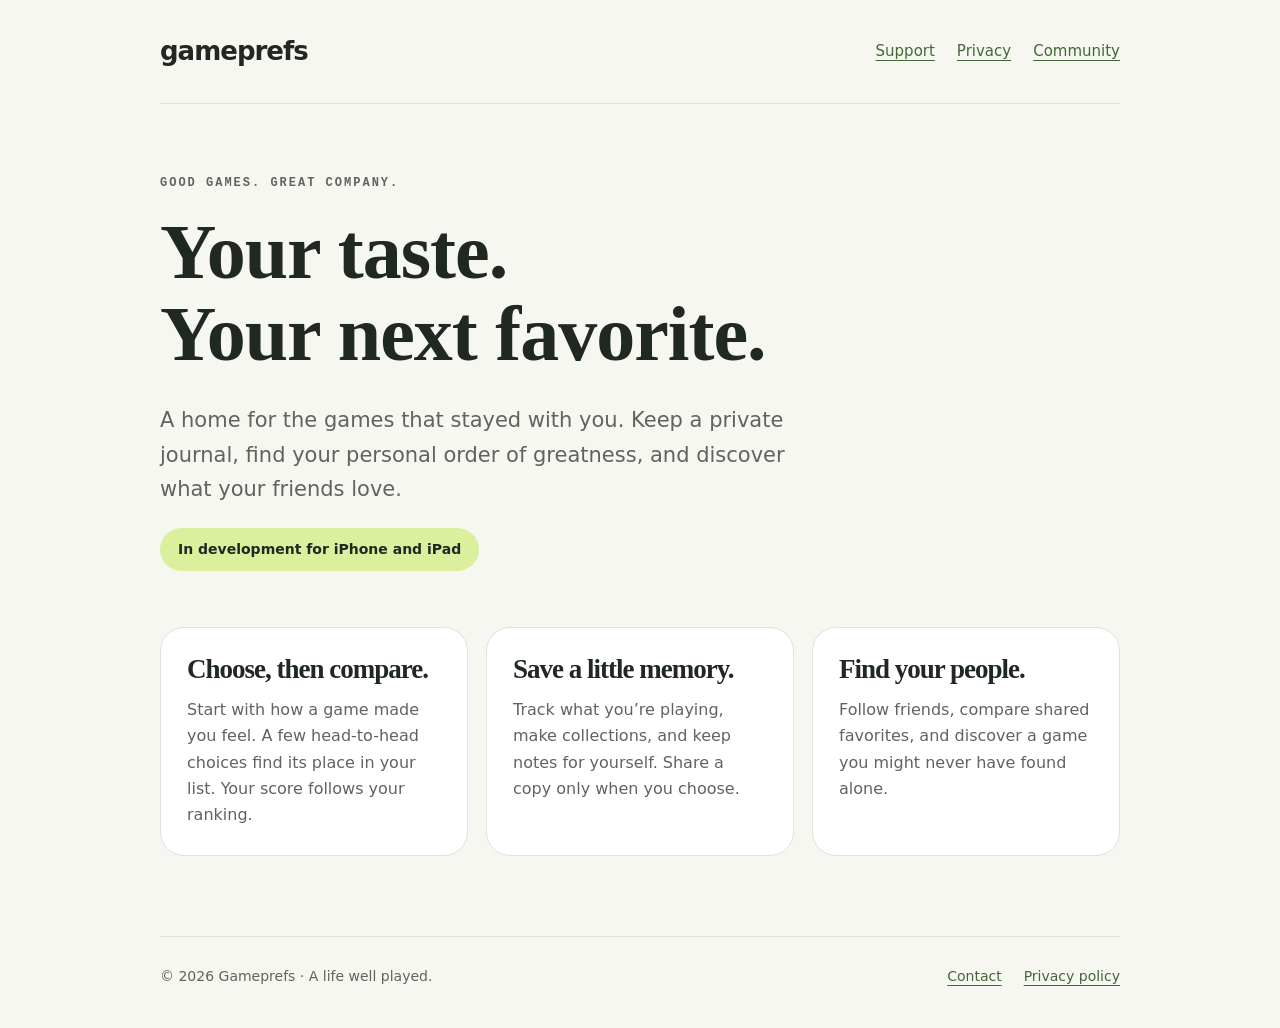
==== index.html @ dfc7f8ad "Publish approved Gameprefs information pages" ====
<!doctype html><html lang="en"><head><meta charset="utf-8"><meta name="viewport" content="width=device-width, initial-scale=1"><meta name="description" content="Gameprefs: a private game journal, personal rankings, and recommendations from friends."><title>Gameprefs — Your games, ranked by you</title><link rel="stylesheet" href="styles.css"></head><body><header><a class="brand" href="index.html">gameprefs</a><nav aria-label="Main"><a href="support.html">Support</a><a href="privacy.html">Privacy</a><a href="community.html">Community</a></nav></header><main><div class="eyebrow">Good games. Great company.</div><h1>Your taste.<br>Your next favorite.</h1><p class="lede">A home for the games that stayed with you. Keep a private journal, find your personal order of greatness, and discover what your friends love.</p><span class="pill">In development for iPhone and iPad</span><div class="grid"><section class="card"><h2>Choose, then compare.</h2><p>Start with how a game made you feel. A few head-to-head choices find its place in your list. Your score follows your ranking.</p></section><section class="card"><h2>Save a little memory.</h2><p>Track what you’re playing, make collections, and keep notes for yourself. Share a copy only when you choose.</p></section><section class="card"><h2>Find your people.</h2><p>Follow friends, compare shared favorites, and discover a game you might never have found alone.</p></section></div></main><footer><span>© 2026 Gameprefs · A life well played.</span><nav aria-label="Footer"><a href="support.html">Contact</a><a href="privacy.html">Privacy policy</a></nav></footer></body></html>
---- styles.css ----
:root{color-scheme:light dark;--paper:#f7f7f2;--ink:#202822;--muted:#5f645e;--card:#fff;--line:#dfe3da;--lime:#dbef9d;--accent:#456639}*{box-sizing:border-box}body{margin:0;background:var(--paper);color:var(--ink);font:17px/1.65 system-ui,-apple-system,BlinkMacSystemFont,sans-serif}a{color:var(--accent);text-underline-offset:4px}a:focus-visible,button:focus-visible{outline:3px solid var(--accent);outline-offset:5px}header,main,footer{width:min(960px,100% - 48px);margin:auto}header{display:flex;align-items:center;justify-content:space-between;gap:24px;padding:30px 0;border-bottom:1px solid var(--line)}.brand{font-size:26px;font-weight:750;letter-spacing:-1px;text-decoration:none;color:var(--ink)}nav{display:flex;flex-wrap:wrap;gap:22px;font-size:15px}main{padding:70px 0 80px}h1,h2{line-height:1.12;letter-spacing:-1px}h1{font:650 clamp(44px,7vw,78px)/1.05 Georgia,serif;max-width:750px;margin:18px 0 28px}h2{font-size:26px;margin:40px 0 14px}.eyebrow{font:600 12px/1.6 ui-monospace,monospace;text-transform:uppercase;letter-spacing:2px;color:var(--muted)}.lede{font-size:21px;color:var(--muted);max-width:640px}.pill{display:inline-block;background:var(--lime);color:#202822;border-radius:99px;padding:10px 18px;font-size:14px;font-weight:650}.grid{display:grid;grid-template-columns:repeat(3,1fr);gap:18px;margin-top:56px}.card{background:var(--card);border:1px solid var(--line);border-radius:24px;padding:26px}.card h2{font:600 27px Georgia,serif;margin:0 0 12px}.card p{font-size:16px;color:var(--muted);margin:0}.prose{max-width:720px}.prose h1{font-size:clamp(42px,6vw,62px)}.prose p,.prose li{color:var(--muted)}.prose strong{color:var(--ink)}.contact{margin-top:36px;padding:26px;border-radius:22px;background:var(--lime);color:#202822}.contact p,.contact a{color:#202822}.contact h2{margin:0 0 10px}.note{border-left:3px solid var(--accent);padding-left:18px}footer{display:flex;justify-content:space-between;flex-wrap:wrap;gap:20px;border-top:1px solid var(--line);padding:28px 0 40px;font-size:14px;color:var(--muted)}footer nav{font-size:14px}@media(max-width:650px){header{align-items:flex-start;flex-direction:column;gap:16px}main{padding-top:44px}.grid{grid-template-columns:1fr}nav{gap:16px}}@media(prefers-color-scheme:dark){:root{--paper:#101711;--ink:#f1f2ea;--muted:#b5b9b3;--card:#1c261e;--line:#344336;--accent:#c4e099}}
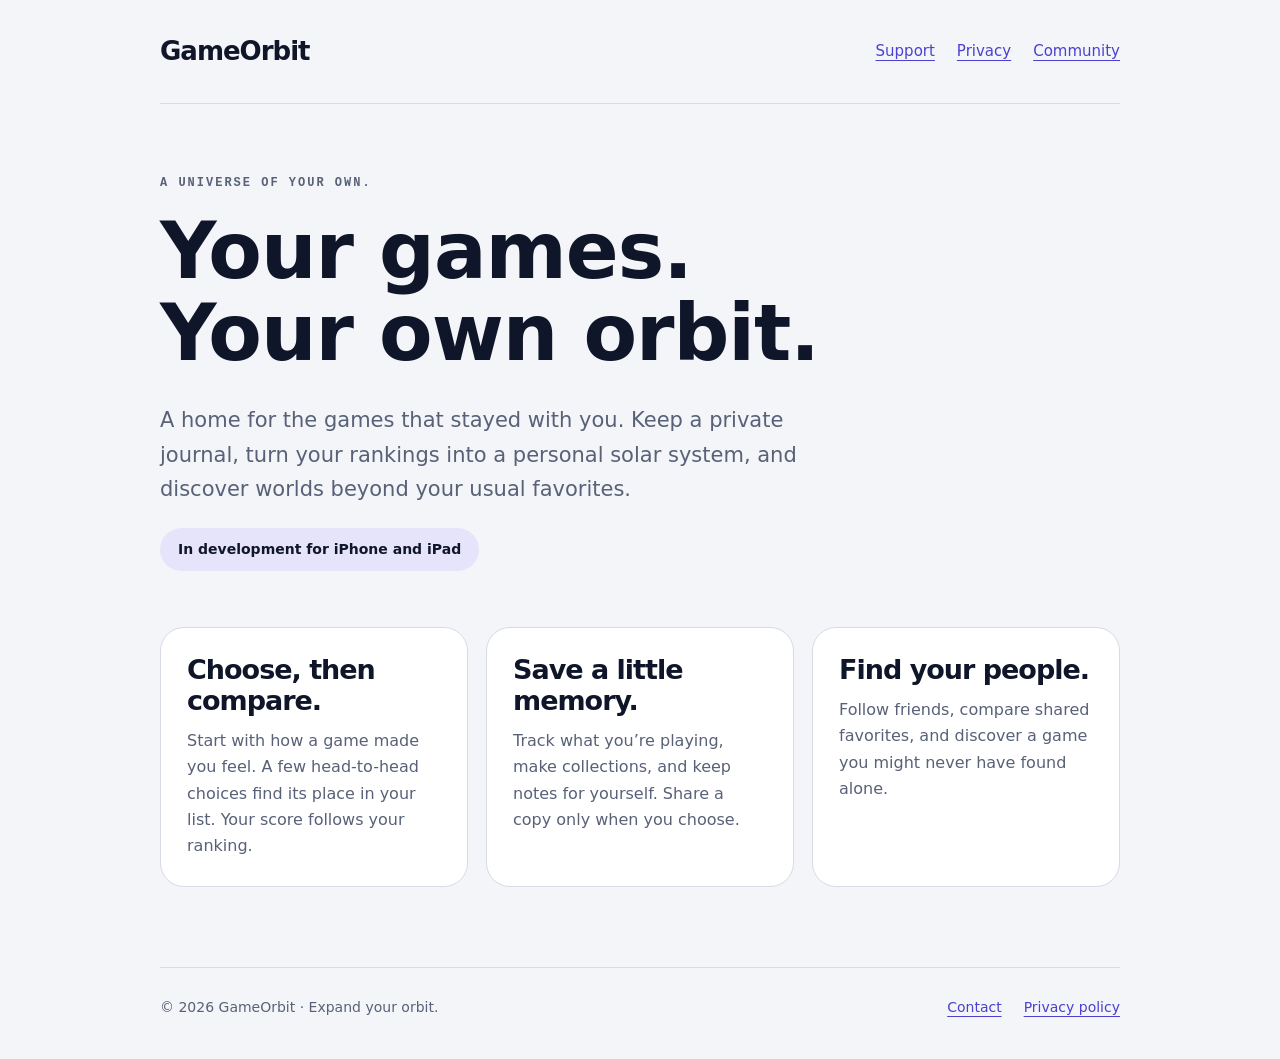
==== commit e9f70d90: "Publish GameOrbit branding" ====
--- a/index.html
+++ b/index.html
@@ -1 +1 @@
-<!doctype html><html lang="en"><head><meta charset="utf-8"><meta name="viewport" content="width=device-width, initial-scale=1"><meta name="description" content="Gameprefs: a private game journal, personal rankings, and recommendations from friends."><title>Gameprefs — Your games, ranked by you</title><link rel="stylesheet" href="styles.css"></head><body><header><a class="brand" href="index.html">gameprefs</a><nav aria-label="Main"><a href="support.html">Support</a><a href="privacy.html">Privacy</a><a href="community.html">Community</a></nav></header><main><div class="eyebrow">Good games. Great company.</div><h1>Your taste.<br>Your next favorite.</h1><p class="lede">A home for the games that stayed with you. Keep a private journal, find your personal order of greatness, and discover what your friends love.</p><span class="pill">In development for iPhone and iPad</span><div class="grid"><section class="card"><h2>Choose, then compare.</h2><p>Start with how a game made you feel. A few head-to-head choices find its place in your list. Your score follows your ranking.</p></section><section class="card"><h2>Save a little memory.</h2><p>Track what you’re playing, make collections, and keep notes for yourself. Share a copy only when you choose.</p></section><section class="card"><h2>Find your people.</h2><p>Follow friends, compare shared favorites, and discover a game you might never have found alone.</p></section></div></main><footer><span>© 2026 Gameprefs · A life well played.</span><nav aria-label="Footer"><a href="support.html">Contact</a><a href="privacy.html">Privacy policy</a></nav></footer></body></html>
+<!doctype html><html lang="en"><head><meta charset="utf-8"><meta name="viewport" content="width=device-width, initial-scale=1"><meta name="description" content="GameOrbit: a private game journal, personal rankings, and recommendations from friends."><title>GameOrbit — Your games, ranked by you</title><link rel="stylesheet" href="styles.css"></head><body><header><a class="brand" href="index.html">GameOrbit</a><nav aria-label="Main"><a href="support.html">Support</a><a href="privacy.html">Privacy</a><a href="community.html">Community</a></nav></header><main><div class="eyebrow">A universe of your own.</div><h1>Your games.<br>Your own orbit.</h1><p class="lede">A home for the games that stayed with you. Keep a private journal, turn your rankings into a personal solar system, and discover worlds beyond your usual favorites.</p><span class="pill">In development for iPhone and iPad</span><div class="grid"><section class="card"><h2>Choose, then compare.</h2><p>Start with how a game made you feel. A few head-to-head choices find its place in your list. Your score follows your ranking.</p></section><section class="card"><h2>Save a little memory.</h2><p>Track what you’re playing, make collections, and keep notes for yourself. Share a copy only when you choose.</p></section><section class="card"><h2>Find your people.</h2><p>Follow friends, compare shared favorites, and discover a game you might never have found alone.</p></section></div></main><footer><span>© 2026 GameOrbit · Expand your orbit.</span><nav aria-label="Footer"><a href="support.html">Contact</a><a href="privacy.html">Privacy policy</a></nav></footer></body></html>
--- a/styles.css
+++ b/styles.css
@@ -1 +1 @@
-:root{color-scheme:light dark;--paper:#f7f7f2;--ink:#202822;--muted:#5f645e;--card:#fff;--line:#dfe3da;--lime:#dbef9d;--accent:#456639}*{box-sizing:border-box}body{margin:0;background:var(--paper);color:var(--ink);font:17px/1.65 system-ui,-apple-system,BlinkMacSystemFont,sans-serif}a{color:var(--accent);text-underline-offset:4px}a:focus-visible,button:focus-visible{outline:3px solid var(--accent);outline-offset:5px}header,main,footer{width:min(960px,100% - 48px);margin:auto}header{display:flex;align-items:center;justify-content:space-between;gap:24px;padding:30px 0;border-bottom:1px solid var(--line)}.brand{font-size:26px;font-weight:750;letter-spacing:-1px;text-decoration:none;color:var(--ink)}nav{display:flex;flex-wrap:wrap;gap:22px;font-size:15px}main{padding:70px 0 80px}h1,h2{line-height:1.12;letter-spacing:-1px}h1{font:650 clamp(44px,7vw,78px)/1.05 Georgia,serif;max-width:750px;margin:18px 0 28px}h2{font-size:26px;margin:40px 0 14px}.eyebrow{font:600 12px/1.6 ui-monospace,monospace;text-transform:uppercase;letter-spacing:2px;color:var(--muted)}.lede{font-size:21px;color:var(--muted);max-width:640px}.pill{display:inline-block;background:var(--lime);color:#202822;border-radius:99px;padding:10px 18px;font-size:14px;font-weight:650}.grid{display:grid;grid-template-columns:repeat(3,1fr);gap:18px;margin-top:56px}.card{background:var(--card);border:1px solid var(--line);border-radius:24px;padding:26px}.card h2{font:600 27px Georgia,serif;margin:0 0 12px}.card p{font-size:16px;color:var(--muted);margin:0}.prose{max-width:720px}.prose h1{font-size:clamp(42px,6vw,62px)}.prose p,.prose li{color:var(--muted)}.prose strong{color:var(--ink)}.contact{margin-top:36px;padding:26px;border-radius:22px;background:var(--lime);color:#202822}.contact p,.contact a{color:#202822}.contact h2{margin:0 0 10px}.note{border-left:3px solid var(--accent);padding-left:18px}footer{display:flex;justify-content:space-between;flex-wrap:wrap;gap:20px;border-top:1px solid var(--line);padding:28px 0 40px;font-size:14px;color:var(--muted)}footer nav{font-size:14px}@media(max-width:650px){header{align-items:flex-start;flex-direction:column;gap:16px}main{padding-top:44px}.grid{grid-template-columns:1fr}nav{gap:16px}}@media(prefers-color-scheme:dark){:root{--paper:#101711;--ink:#f1f2ea;--muted:#b5b9b3;--card:#1c261e;--line:#344336;--accent:#c4e099}}
+:root{color-scheme:light dark;--paper:#f4f5f8;--ink:#10162a;--muted:#586178;--card:#fff;--line:#d6dbe6;--lime:#e6e4fb;--accent:#4b40d0}*{box-sizing:border-box}body{margin:0;background:var(--paper);color:var(--ink);font:17px/1.65 system-ui,-apple-system,BlinkMacSystemFont,sans-serif}a{color:var(--accent);text-underline-offset:4px}a:focus-visible,button:focus-visible{outline:3px solid var(--accent);outline-offset:5px}header,main,footer{width:min(960px,100% - 48px);margin:auto}header{display:flex;align-items:center;justify-content:space-between;gap:24px;padding:30px 0;border-bottom:1px solid var(--line)}.brand{font-size:26px;font-weight:750;letter-spacing:-1px;text-decoration:none;color:var(--ink)}nav{display:flex;flex-wrap:wrap;gap:22px;font-size:15px}main{padding:70px 0 80px}h1,h2{line-height:1.12;letter-spacing:-1px}h1{font:650 clamp(44px,7vw,78px)/1.05 system-ui,-apple-system,sans-serif;max-width:750px;margin:18px 0 28px}h2{font-size:26px;margin:40px 0 14px}.eyebrow{font:600 12px/1.6 ui-monospace,monospace;text-transform:uppercase;letter-spacing:2px;color:var(--muted)}.lede{font-size:21px;color:var(--muted);max-width:640px}.pill{display:inline-block;background:var(--lime);color:#10162a;border-radius:99px;padding:10px 18px;font-size:14px;font-weight:650}.grid{display:grid;grid-template-columns:repeat(3,1fr);gap:18px;margin-top:56px}.card{background:var(--card);border:1px solid var(--line);border-radius:24px;padding:26px}.card h2{font:600 27px system-ui,-apple-system,sans-serif;margin:0 0 12px}.card p{font-size:16px;color:var(--muted);margin:0}.prose{max-width:720px}.prose h1{font-size:clamp(42px,6vw,62px)}.prose p,.prose li{color:var(--muted)}.prose strong{color:var(--ink)}.contact{margin-top:36px;padding:26px;border-radius:22px;background:var(--lime);color:#10162a}.contact p,.contact a{color:#10162a}.contact h2{margin:0 0 10px}.note{border-left:3px solid var(--accent);padding-left:18px}footer{display:flex;justify-content:space-between;flex-wrap:wrap;gap:20px;border-top:1px solid var(--line);padding:28px 0 40px;font-size:14px;color:var(--muted)}footer nav{font-size:14px}@media(max-width:650px){header{align-items:flex-start;flex-direction:column;gap:16px}main{padding-top:44px}.grid{grid-template-columns:1fr}nav{gap:16px}}@media(prefers-color-scheme:dark){:root{--paper:#0a0f1e;--ink:#eef1f8;--muted:#a2aac0;--card:#141a2d;--line:#2a3350;--accent:#a39cff}}
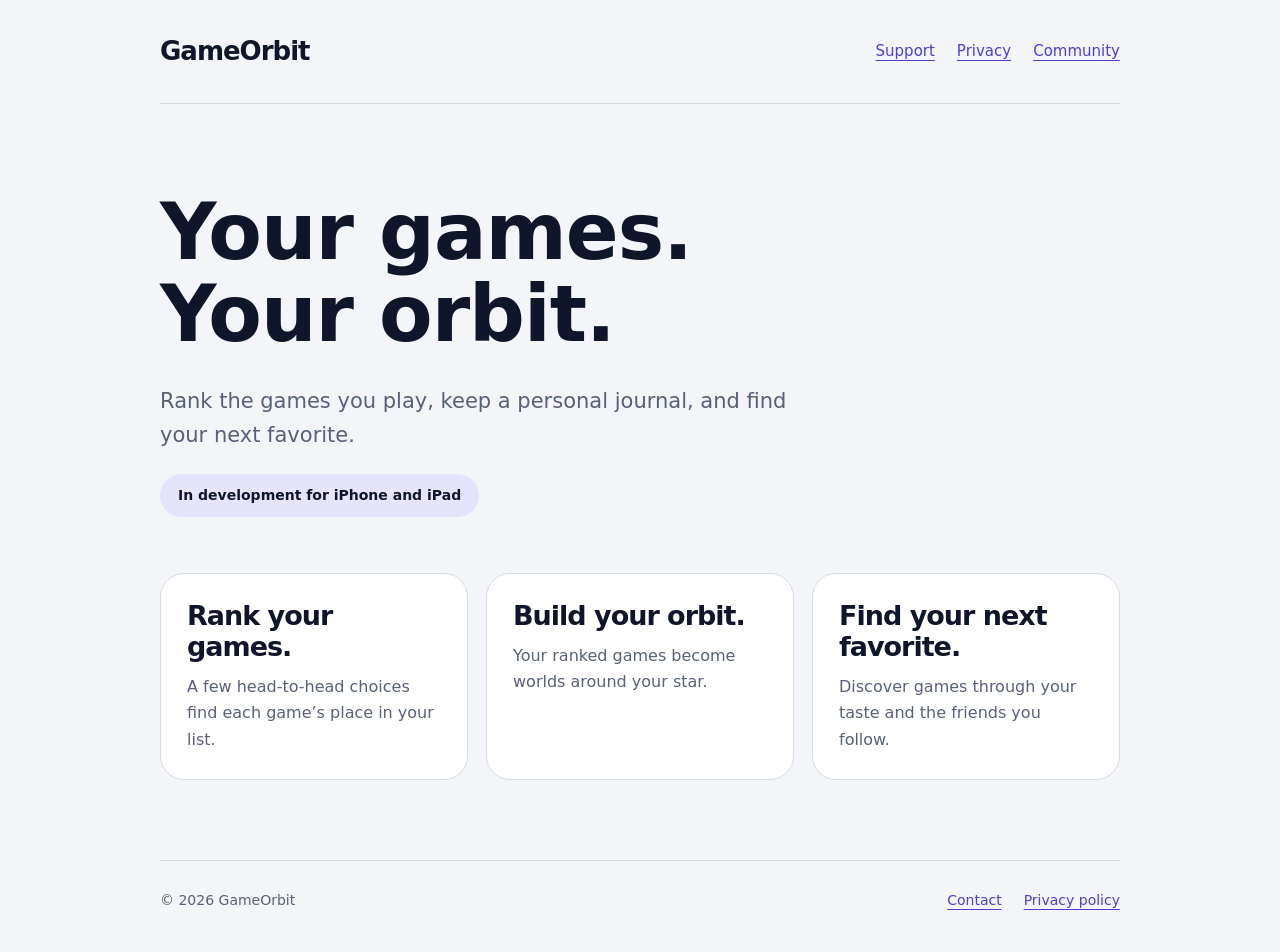
==== commit 1806b39c: "Align GameOrbit messaging and current privacy disclosures" ====
--- a/index.html
+++ b/index.html
@@ -1 +1,30 @@
-<!doctype html><html lang="en"><head><meta charset="utf-8"><meta name="viewport" content="width=device-width, initial-scale=1"><meta name="description" content="GameOrbit: a private game journal, personal rankings, and recommendations from friends."><title>GameOrbit — Your games, ranked by you</title><link rel="stylesheet" href="styles.css"></head><body><header><a class="brand" href="index.html">GameOrbit</a><nav aria-label="Main"><a href="support.html">Support</a><a href="privacy.html">Privacy</a><a href="community.html">Community</a></nav></header><main><div class="eyebrow">A universe of your own.</div><h1>Your games.<br>Your own orbit.</h1><p class="lede">A home for the games that stayed with you. Keep a private journal, turn your rankings into a personal solar system, and discover worlds beyond your usual favorites.</p><span class="pill">In development for iPhone and iPad</span><div class="grid"><section class="card"><h2>Choose, then compare.</h2><p>Start with how a game made you feel. A few head-to-head choices find its place in your list. Your score follows your ranking.</p></section><section class="card"><h2>Save a little memory.</h2><p>Track what you’re playing, make collections, and keep notes for yourself. Share a copy only when you choose.</p></section><section class="card"><h2>Find your people.</h2><p>Follow friends, compare shared favorites, and discover a game you might never have found alone.</p></section></div></main><footer><span>© 2026 GameOrbit · Expand your orbit.</span><nav aria-label="Footer"><a href="support.html">Contact</a><a href="privacy.html">Privacy policy</a></nav></footer></body></html>
+<!doctype html>
+<html lang="en">
+<head>
+<meta charset="utf-8">
+<meta name="viewport" content="width=device-width, initial-scale=1">
+<meta name="description" content="Rank the games you play, keep a personal journal, and find your next favorite.">
+<title>GameOrbit — Your games. Your orbit.</title>
+<link rel="canonical" href="https://kcarter787.github.io/GameOrbit-site/">
+<meta property="og:type" content="website">
+<meta property="og:title" content="GameOrbit — Your games. Your orbit.">
+<meta property="og:description" content="Rank the games you play, keep a personal journal, and find your next favorite.">
+<meta property="og:url" content="https://kcarter787.github.io/GameOrbit-site/">
+<meta name="twitter:card" content="summary">
+<link rel="stylesheet" href="styles.css">
+</head>
+<body>
+<header><a class="brand" href="index.html">GameOrbit</a><nav aria-label="Main"><a href="support.html">Support</a><a href="privacy.html">Privacy</a><a href="community.html">Community</a></nav></header>
+<main>
+<h1>Your games.<br>Your orbit.</h1>
+<p class="lede">Rank the games you play, keep a personal journal, and find your next favorite.</p>
+<span class="pill">In development for iPhone and iPad</span>
+<div class="grid">
+<section class="card"><h2>Rank your games.</h2><p>A few head-to-head choices find each game’s place in your list.</p></section>
+<section class="card"><h2>Build your orbit.</h2><p>Your ranked games become worlds around your star.</p></section>
+<section class="card"><h2>Find your next favorite.</h2><p>Discover games through your taste and the friends you follow.</p></section>
+</div>
+</main>
+<footer><span>© 2026 GameOrbit</span><nav aria-label="Footer"><a href="support.html">Contact</a><a href="privacy.html">Privacy policy</a></nav></footer>
+</body>
+</html>
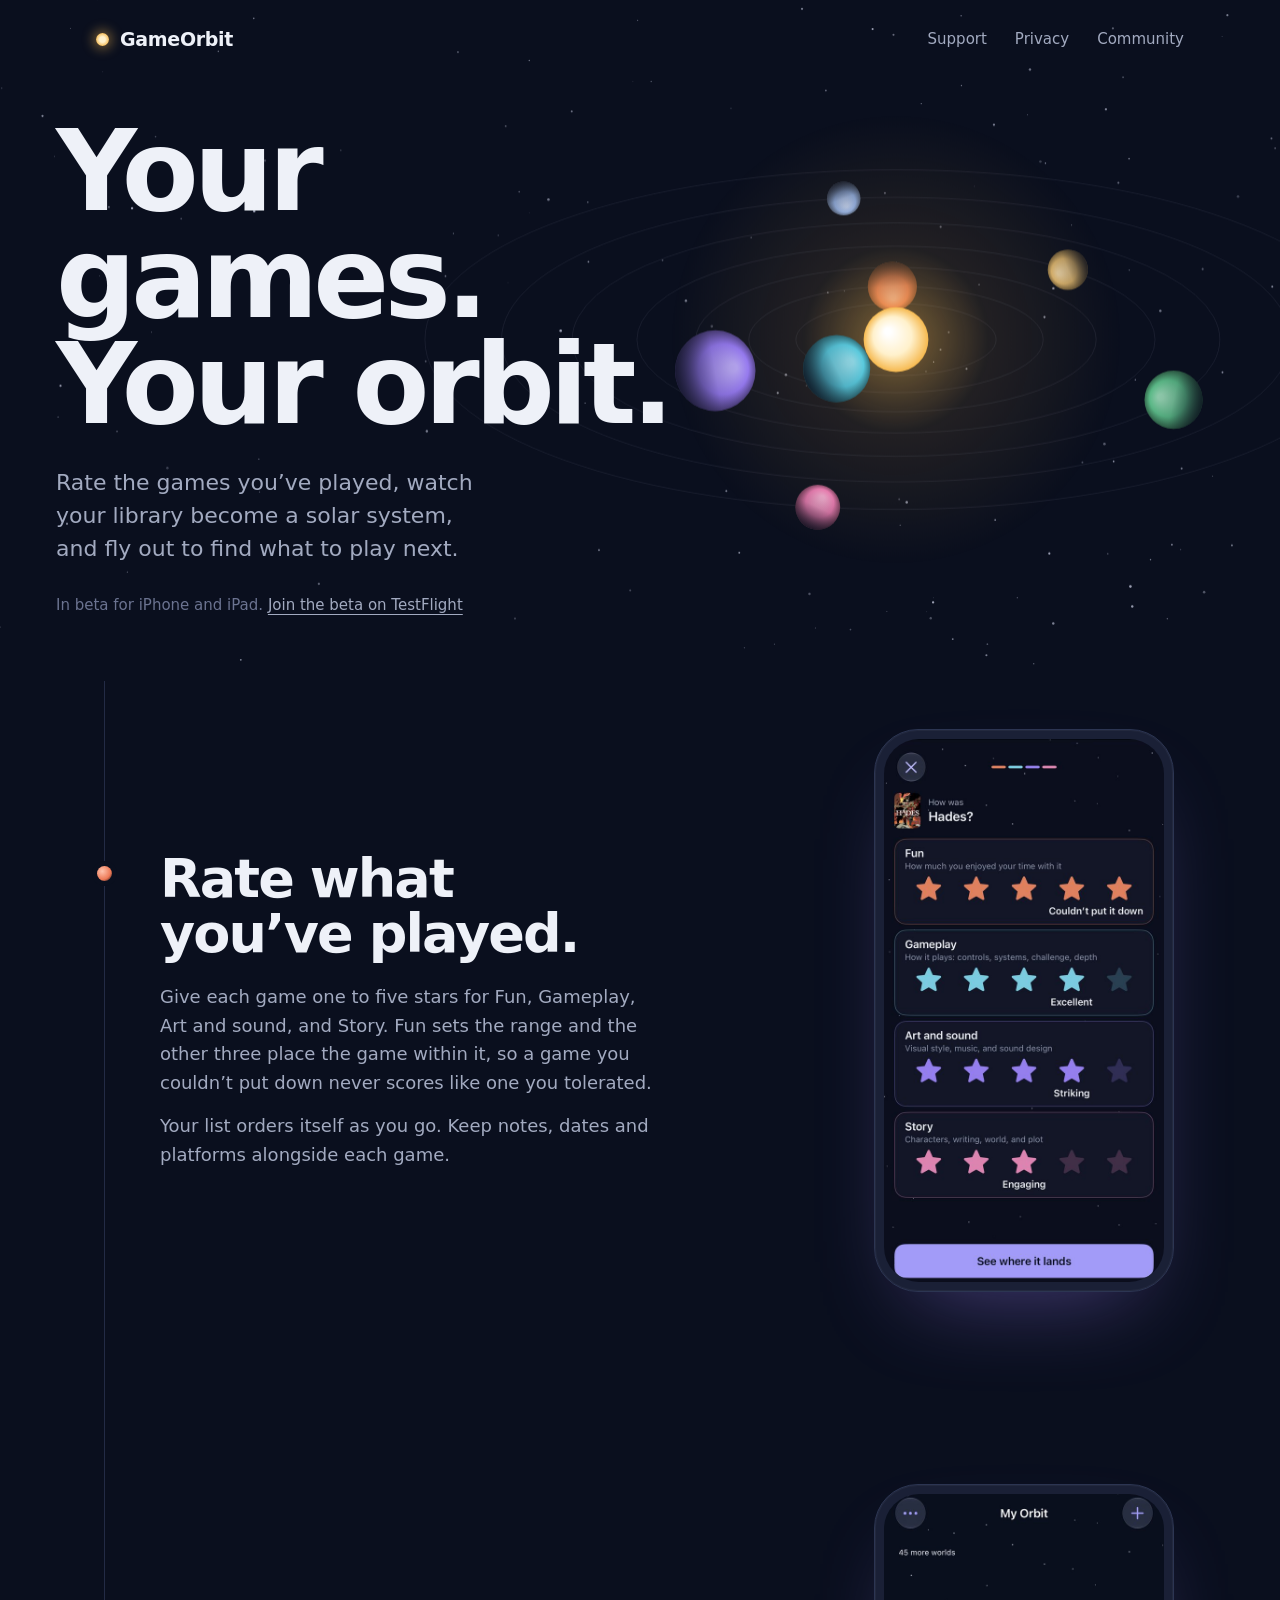
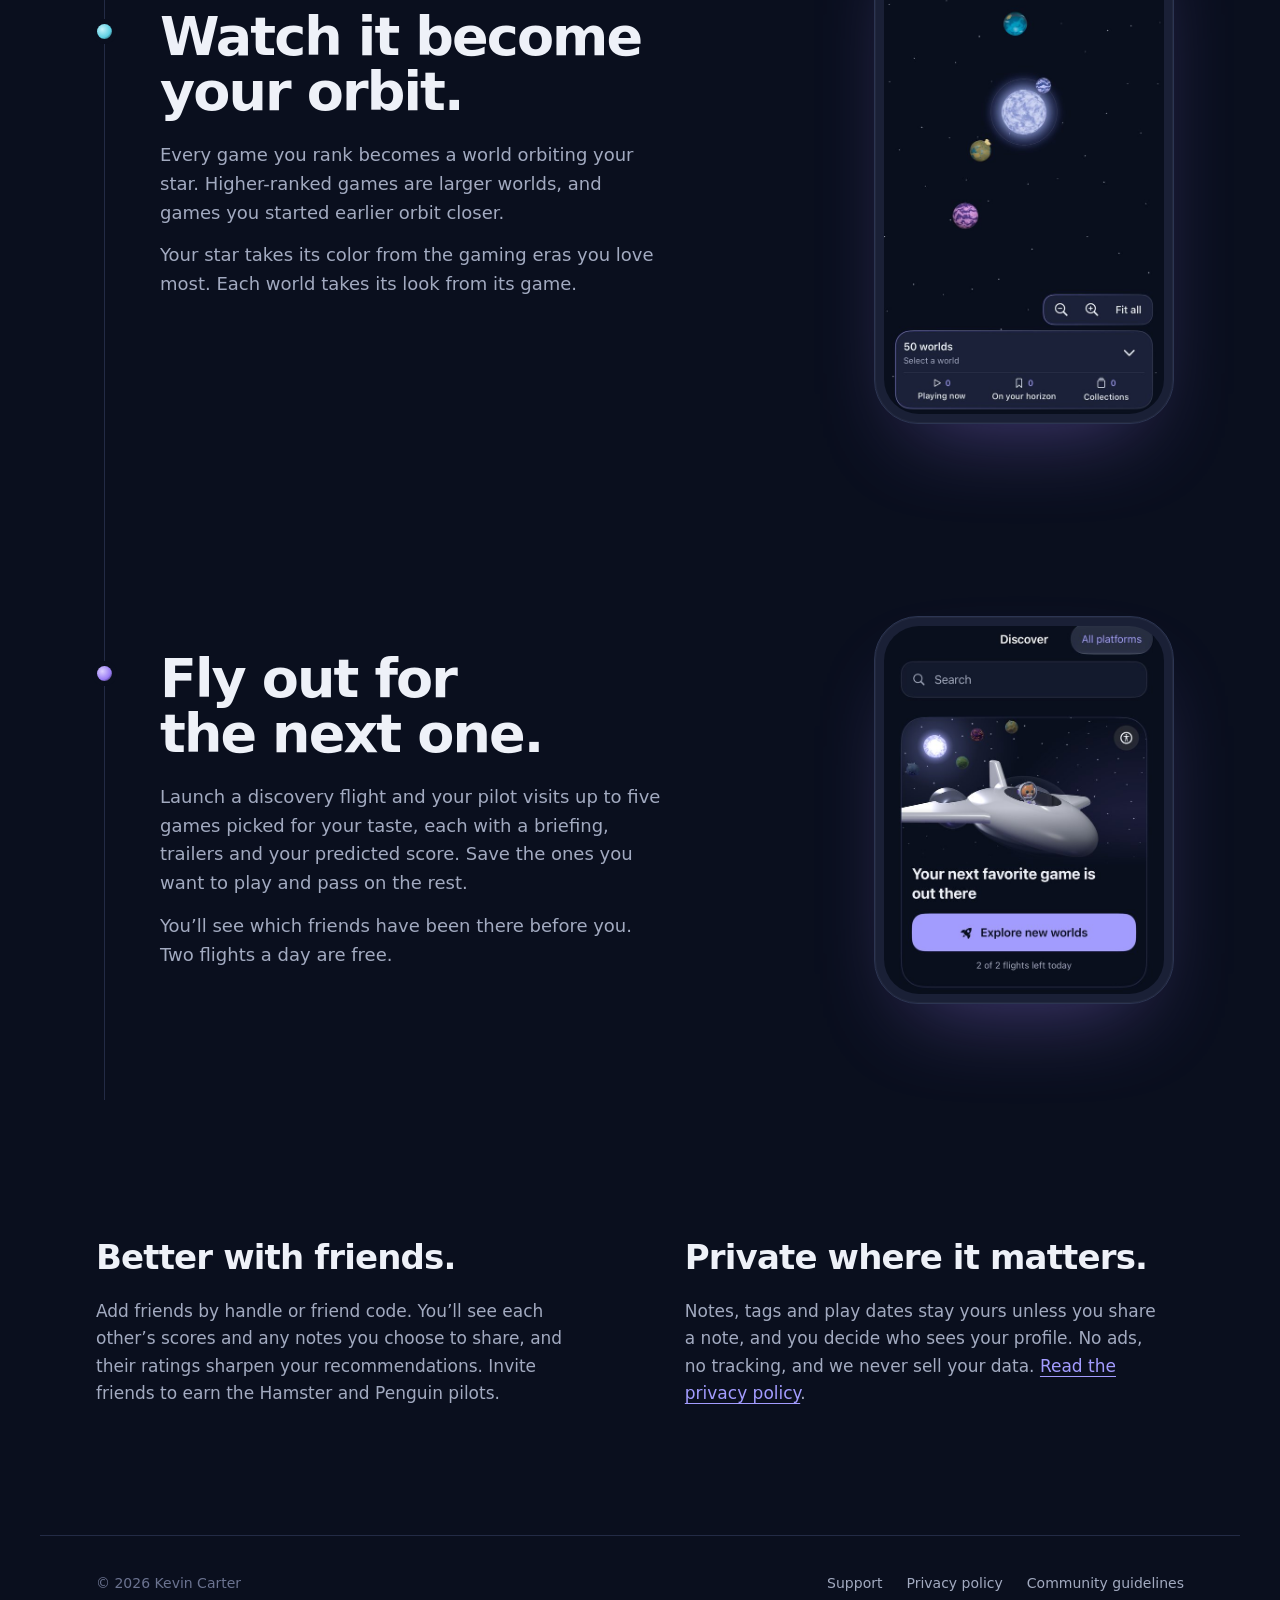
==== commit 7d5d0ace: "Rewrite GameOrbit site copy and design, and link the TestFlight beta New home page with an orbit her" ====
--- a/index.html
+++ b/index.html
@@ -3,28 +3,72 @@
 <head>
 <meta charset="utf-8">
 <meta name="viewport" content="width=device-width, initial-scale=1">
-<meta name="description" content="Rank the games you play, keep a personal journal, and find your next favorite.">
+<meta name="color-scheme" content="dark">
+<meta name="theme-color" content="#0a0f1e">
+<meta name="description" content="Rate the games you’ve played, watch your library become a solar system, and fly out to find what to play next.">
 <title>GameOrbit — Your games. Your orbit.</title>
 <link rel="canonical" href="https://kcarter787.github.io/GameOrbit-site/">
 <meta property="og:type" content="website">
 <meta property="og:title" content="GameOrbit — Your games. Your orbit.">
-<meta property="og:description" content="Rank the games you play, keep a personal journal, and find your next favorite.">
+<meta property="og:description" content="Rate the games you’ve played, watch your library become a solar system, and fly out to find what to play next.">
 <meta property="og:url" content="https://kcarter787.github.io/GameOrbit-site/">
 <meta name="twitter:card" content="summary">
 <link rel="stylesheet" href="styles.css">
+<script src="orbit.js" defer></script>
 </head>
 <body>
-<header><a class="brand" href="index.html">GameOrbit</a><nav aria-label="Main"><a href="support.html">Support</a><a href="privacy.html">Privacy</a><a href="community.html">Community</a></nav></header>
-<main>
-<h1>Your games.<br>Your orbit.</h1>
-<p class="lede">Rank the games you play, keep a personal journal, and find your next favorite.</p>
-<span class="pill">In development for iPhone and iPad</span>
-<div class="grid">
-<section class="card"><h2>Rank your games.</h2><p>A few head-to-head choices find each game’s place in your list.</p></section>
-<section class="card"><h2>Build your orbit.</h2><p>Your ranked games become worlds around your star.</p></section>
-<section class="card"><h2>Find your next favorite.</h2><p>Discover games through your taste and the friends you follow.</p></section>
+<a class="skip" href="#main">Skip to content</a>
+<header class="bar"><a class="brand" href="index.html">GameOrbit</a><nav aria-label="Main"><a href="support.html">Support</a><a href="privacy.html">Privacy</a><a href="community.html">Community</a></nav></header>
+<main id="main">
+<section class="hero" aria-labelledby="title">
+<canvas id="orbit" aria-hidden="true"></canvas>
+<div class="hero-copy">
+<h1 id="title">Your games. Your orbit.</h1>
+<p class="lede">Rate the games you’ve played, watch your library become a solar system, and fly out to find what to play next.</p>
+<p class="availability">In beta for iPhone and iPad. <a href="https://testflight.apple.com/join/PbN9ErAu">Join the beta on TestFlight</a></p>
+</div>
+</section>
+
+<div class="loop">
+<section class="step rate" aria-labelledby="rate">
+<div>
+<h2 id="rate">Rate what you’ve played.</h2>
+<p>Give each game one to five stars for Fun, Gameplay, Art and sound, and Story. Fun sets the range and the other three place the game within it, so a game you couldn’t put down never scores like one you tolerated.</p>
+<p>Your list orders itself as you go. Keep notes, dates and platforms alongside each game.</p>
+</div>
+<figure class="device"><img src="images/rate.jpg" width="600" height="1164" alt="Rating Hades: five stars for Fun, four for Gameplay, four for Art and sound, three for Story." loading="lazy"></figure>
+</section>
+
+<section class="step orbit" aria-labelledby="orbit-title">
+<div>
+<h2 id="orbit-title">Watch it become your orbit.</h2>
+<p>Every game you rank becomes a world orbiting your star. Higher-ranked games are larger worlds, and games you started earlier orbit closer.</p>
+<p>Your star takes its color from the gaming eras you love most. Each world takes its look from its game.</p>
+</div>
+<figure class="device"><img src="images/orbit.jpg" width="600" height="1115" alt="My Orbit: a glowing star with several game worlds circling it." loading="lazy"></figure>
+</section>
+
+<section class="step discover" aria-labelledby="discover">
+<div>
+<h2 id="discover">Fly out for the next one.</h2>
+<p>Launch a discovery flight and your pilot visits up to five games picked for your taste, each with a briefing, trailers and your predicted score. Save the ones you want to play and pass on the rest.</p>
+<p>You’ll see which friends have been there before you. Two flights a day are free.</p>
+</div>
+<figure class="device"><img src="images/discover.jpg" width="600" height="789" alt="The Discover launch card: a ship with a cat pilot leaving a violet star, with the Explore new worlds button." loading="lazy"></figure>
+</section>
+</div>
+
+<div class="coda">
+<section aria-labelledby="friends">
+<h2 id="friends">Better with friends.</h2>
+<p>Add friends by handle or friend code. You’ll see each other’s scores and any notes you choose to share, and their ratings sharpen your recommendations. Invite friends to earn the Hamster and Penguin pilots.</p>
+</section>
+<section aria-labelledby="private">
+<h2 id="private">Private where it matters.</h2>
+<p>Notes, tags and play dates stay yours unless you share a note, and you decide who sees your profile. No ads, no tracking, and we never sell your data. <a href="privacy.html">Read the privacy policy</a>.</p>
+</section>
 </div>
 </main>
-<footer><span>© 2026 GameOrbit</span><nav aria-label="Footer"><a href="support.html">Contact</a><a href="privacy.html">Privacy policy</a></nav></footer>
+<footer><span>© 2026 Kevin Carter</span><nav aria-label="Footer"><a href="support.html">Support</a><a href="privacy.html">Privacy policy</a><a href="community.html">Community guidelines</a></nav></footer>
 </body>
 </html>
--- a/styles.css
+++ b/styles.css
@@ -1 +1,125 @@
-:root{color-scheme:light dark;--paper:#f4f5f8;--ink:#10162a;--muted:#586178;--card:#fff;--line:#d6dbe6;--lime:#e6e4fb;--accent:#4b40d0}*{box-sizing:border-box}body{margin:0;background:var(--paper);color:var(--ink);font:17px/1.65 system-ui,-apple-system,BlinkMacSystemFont,sans-serif}a{color:var(--accent);text-underline-offset:4px}a:focus-visible,button:focus-visible{outline:3px solid var(--accent);outline-offset:5px}header,main,footer{width:min(960px,100% - 48px);margin:auto}header{display:flex;align-items:center;justify-content:space-between;gap:24px;padding:30px 0;border-bottom:1px solid var(--line)}.brand{font-size:26px;font-weight:750;letter-spacing:-1px;text-decoration:none;color:var(--ink)}nav{display:flex;flex-wrap:wrap;gap:22px;font-size:15px}main{padding:70px 0 80px}h1,h2{line-height:1.12;letter-spacing:-1px}h1{font:650 clamp(44px,7vw,78px)/1.05 system-ui,-apple-system,sans-serif;max-width:750px;margin:18px 0 28px}h2{font-size:26px;margin:40px 0 14px}.eyebrow{font:600 12px/1.6 ui-monospace,monospace;text-transform:uppercase;letter-spacing:2px;color:var(--muted)}.lede{font-size:21px;color:var(--muted);max-width:640px}.pill{display:inline-block;background:var(--lime);color:#10162a;border-radius:99px;padding:10px 18px;font-size:14px;font-weight:650}.grid{display:grid;grid-template-columns:repeat(3,1fr);gap:18px;margin-top:56px}.card{background:var(--card);border:1px solid var(--line);border-radius:24px;padding:26px}.card h2{font:600 27px system-ui,-apple-system,sans-serif;margin:0 0 12px}.card p{font-size:16px;color:var(--muted);margin:0}.prose{max-width:720px}.prose h1{font-size:clamp(42px,6vw,62px)}.prose p,.prose li{color:var(--muted)}.prose strong{color:var(--ink)}.contact{margin-top:36px;padding:26px;border-radius:22px;background:var(--lime);color:#10162a}.contact p,.contact a{color:#10162a}.contact h2{margin:0 0 10px}.note{border-left:3px solid var(--accent);padding-left:18px}footer{display:flex;justify-content:space-between;flex-wrap:wrap;gap:20px;border-top:1px solid var(--line);padding:28px 0 40px;font-size:14px;color:var(--muted)}footer nav{font-size:14px}@media(max-width:650px){header{align-items:flex-start;flex-direction:column;gap:16px}main{padding-top:44px}.grid{grid-template-columns:1fr}nav{gap:16px}}@media(prefers-color-scheme:dark){:root{--paper:#0a0f1e;--ink:#eef1f8;--muted:#a2aac0;--card:#141a2d;--line:#2a3350;--accent:#a39cff}}
+/* GameOrbit site. Brand colors from the app's asset catalog: Space, SpaceText, SpaceSecondary,
+   Surface, Accent (dark), StarCore, StarCorona and the planet palette. Dark only, like the app. */
+:root{color-scheme:dark;--space:#0a0f1e;--surface:#141a2d;--raised:#1d2540;--text:#eef1f8;--muted:#a2aac0;--faint:#6b7390;--line:#232b45;--accent:#a39cff;--star:#fff1cc;--corona:#f6b94f;--gutter:clamp(20px,5vw,56px);--measure:64ch}
+*{box-sizing:border-box}
+html{background:var(--space);scroll-behavior:smooth}
+@media(prefers-reduced-motion:reduce){html{scroll-behavior:auto}}
+body{margin:0;background:var(--space);color:var(--text);font:17px/1.6 system-ui,-apple-system,BlinkMacSystemFont,"Segoe UI",sans-serif;-webkit-font-smoothing:antialiased;text-rendering:optimizeLegibility}
+a{color:var(--accent);text-decoration-thickness:1px;text-underline-offset:4px}
+a:hover{color:var(--text)}
+:focus-visible{outline:2px solid var(--accent);outline-offset:4px;border-radius:4px}
+h1,h2,h3{margin:0;font-weight:700;text-wrap:balance}
+p{margin:0}
+.skip{position:absolute;left:-999px}.skip:focus{left:var(--gutter);top:12px;z-index:10;background:var(--raised);padding:8px 14px}
+
+/* Header and footer */
+.bar{position:relative;z-index:2;display:flex;align-items:center;justify-content:space-between;gap:20px;padding:24px var(--gutter);max-width:1200px;margin:auto}
+.brand{display:inline-flex;align-items:center;gap:11px;color:var(--text);text-decoration:none;font-weight:700;font-size:19px;letter-spacing:-.3px}
+.brand::before{content:"";width:13px;height:13px;border-radius:50%;background:radial-gradient(circle at 50% 50%,var(--star) 30%,var(--corona) 75%);box-shadow:0 0 12px 3px rgba(246,185,79,.45)}
+.bar nav{display:flex;gap:clamp(16px,3vw,28px);font-size:15px}
+.bar nav a{color:var(--muted);text-decoration:none}
+.bar nav a:hover,.bar nav a[aria-current=page]{color:var(--text)}
+footer{max-width:1200px;margin:auto;padding:36px var(--gutter) 56px;display:flex;flex-wrap:wrap;gap:12px 28px;justify-content:space-between;font-size:14px;color:var(--faint);border-top:1px solid var(--line)}
+footer nav{display:flex;flex-wrap:wrap;gap:12px 24px}
+footer a{color:var(--muted);text-decoration:none}
+footer a:hover{color:var(--text)}
+
+/* Hero: the orbit is the page's one bold element */
+.hero{position:relative;min-height:min(680px,84vh);display:grid;align-items:center;margin-top:-80px;padding:120px var(--gutter) 64px;overflow:hidden}
+.hero canvas{position:absolute;inset:0;width:100%;height:100%;display:block}
+.hero-copy{position:relative;z-index:1;max-width:1200px;width:100%;margin:auto}
+.hero h1{font-size:clamp(52px,9vw,112px);line-height:.95;letter-spacing:-.045em;max-width:9ch}
+.hero .lede{margin-top:28px;font-size:clamp(18px,2.1vw,22px);line-height:1.5;color:var(--muted);max-width:30ch}
+.hero .availability{margin-top:28px;font-size:15px;color:var(--faint)}
+.hero .availability a{color:var(--muted)}
+
+/* The loop: three steps along one trajectory */
+.loop{--inset:clamp(36px,5vw,64px);max-width:1200px;margin:auto;padding:0 var(--gutter) 40px;position:relative}
+.step{display:grid;grid-template-columns:minmax(0,1fr) minmax(260px,320px);gap:clamp(32px,7vw,110px);align-items:center;padding:clamp(56px,8vw,96px) 0 clamp(56px,8vw,96px) var(--inset);position:relative}
+.step:first-child{padding-top:clamp(24px,4vw,48px)}
+.step::before{content:"";position:absolute;left:8px;top:0;bottom:0;width:1px;background:linear-gradient(var(--line),var(--line))}
+.step h2{position:relative}
+.step h2::after{content:"";position:absolute;left:calc(1px - var(--inset));top:.28em;width:15px;height:15px;border-radius:50%;background:radial-gradient(circle at 35% 35%,var(--planet-light),var(--planet) 60%,#05070e 100%);box-shadow:0 0 0 5px var(--space)}
+.step.rate{--planet:#ee7a57;--planet-light:#ffc3ad}
+.step.orbit{--planet:#5ccfe3;--planet-light:#c4f3fb}
+.step.discover{--planet:#9a7df5;--planet-light:#dcd0ff}
+.step h2{font-size:clamp(32px,4.4vw,54px);line-height:1.02;letter-spacing:-.035em;max-width:14ch}
+.step p{margin-top:22px;color:var(--muted);max-width:44ch;font-size:18px}
+.step p+p{margin-top:14px}
+.device{margin:0;justify-self:center;width:100%;max-width:300px;padding:9px;border-radius:44px;background:#1a2036;border:1px solid #2c3552;box-shadow:0 40px 90px -40px rgba(154,125,245,.45),inset 0 0 0 1px rgba(255,255,255,.04)}
+.device img{display:block;width:100%;height:auto;border-radius:35px}
+
+/* Friends and privacy: quiet and typographic */
+.coda{max-width:1200px;margin:auto;padding:clamp(40px,7vw,96px) var(--gutter) clamp(72px,10vw,128px);display:grid;grid-template-columns:repeat(2,minmax(0,1fr));gap:clamp(40px,7vw,96px)}
+.coda h2{font-size:clamp(26px,3vw,34px);letter-spacing:-.025em}
+.coda p{margin-top:14px;color:var(--muted);max-width:44ch}
+
+/* Long-form pages */
+.page{max-width:1200px;margin:auto;padding:clamp(32px,6vw,72px) var(--gutter) 96px}
+.page-head h1{font-size:clamp(44px,7vw,80px);line-height:1;letter-spacing:-.04em}
+.page-head .lede{margin-top:20px;font-size:clamp(18px,2vw,21px);color:var(--muted);max-width:52ch}
+.page-head .meta{margin-top:18px;color:var(--faint);font-size:15px}
+.with-toc{display:grid;grid-template-columns:220px minmax(0,1fr);gap:clamp(40px,6vw,88px);margin-top:clamp(40px,6vw,72px);align-items:start}
+.toc{position:sticky;top:28px;font-size:14px}
+.toc p{color:var(--faint);margin-bottom:10px}
+.toc ol{list-style:none;margin:0;padding:0;display:grid;gap:8px;border-left:1px solid var(--line)}
+.toc a{display:block;padding-left:14px;margin-left:-1px;border-left:1px solid transparent;color:var(--muted);text-decoration:none}
+.toc a:hover{color:var(--text);border-left-color:var(--accent)}
+.prose{max-width:var(--measure)}
+.prose>section+section{margin-top:56px}
+.prose h2{font-size:26px;letter-spacing:-.02em;scroll-margin-top:24px}
+.prose h3{font-size:18px;margin:28px 0 6px;letter-spacing:-.01em}
+.prose h2+p,.prose h2+ul,.prose h2+.table-wrap{margin-top:14px}
+.prose p,.prose li{color:var(--muted)}
+.prose p+p,.prose p+ul,.prose ul+p,.prose .table-wrap+p{margin-top:14px}
+.prose ul{margin:0;padding-left:20px;display:grid;gap:8px}
+.prose strong{color:var(--text);font-weight:600}
+.summary{margin-top:clamp(36px,5vw,56px);max-width:var(--measure);padding:28px 0;border-top:1px solid var(--line);border-bottom:1px solid var(--line)}
+.summary h2{font-size:20px;letter-spacing:-.01em}
+.summary ul{margin:16px 0 0;padding:0;list-style:none;display:grid;gap:12px}
+.summary li{color:var(--text);padding-left:26px;position:relative}
+.summary li::before{content:"";position:absolute;left:2px;top:.55em;width:9px;height:9px;border-radius:50%;background:radial-gradient(circle at 35% 35%,var(--star),var(--corona))}
+.table-wrap{overflow-x:auto}
+.table{width:100%;border-collapse:collapse;font-size:16px}
+.table th,.table td{text-align:left;vertical-align:top;padding:16px 16px 16px 0;border-top:1px solid var(--line)}
+.table tr:last-child th,.table tr:last-child td{border-bottom:1px solid var(--line)}
+.table th{color:var(--text);font-weight:600;width:28%}
+.table td{color:var(--muted)}
+.faq{margin-top:clamp(40px,6vw,64px);max-width:var(--measure)}
+.faq details{border-top:1px solid var(--line)}
+.faq details:last-of-type{border-bottom:1px solid var(--line)}
+.faq summary{cursor:pointer;list-style:none;display:flex;justify-content:space-between;gap:20px;padding:20px 0;font-size:18px;font-weight:600;letter-spacing:-.01em}
+.faq summary::-webkit-details-marker{display:none}
+.faq summary::after{content:"";flex:none;width:10px;height:10px;margin-top:8px;border-right:2px solid var(--faint);border-bottom:2px solid var(--faint);transform:rotate(45deg);transition:transform .2s}
+.faq details[open] summary::after{transform:rotate(-135deg);margin-top:12px}
+.faq details>div{padding:0 0 22px}
+.faq details p{color:var(--muted)}
+.faq details p+p{margin-top:12px}
+.faq-group{font-size:15px;color:var(--faint);font-weight:500;margin:44px 0 6px}
+.faq-group:first-child{margin-top:0}
+.contact{margin-top:56px;max-width:var(--measure)}
+.contact h2{font-size:26px;letter-spacing:-.02em}
+.contact p{margin-top:12px;color:var(--muted)}
+.contact .email{display:inline-block;margin-top:16px;font-size:clamp(20px,2.6vw,26px);font-weight:600;color:var(--text);text-decoration:none;border-bottom:1px solid var(--accent)}
+
+/* Invite */
+.invite{max-width:640px}
+.code{display:block;margin:10px 0 20px;font:700 clamp(40px,9vw,56px)/1 ui-monospace,SFMono-Regular,Menlo,monospace;letter-spacing:.18em;color:var(--star)}
+.actions{display:flex;flex-wrap:wrap;gap:12px;margin-bottom:10px}
+button,.button{display:inline-flex;align-items:center;min-height:48px;font:600 16px/1 system-ui,-apple-system,sans-serif;padding:0 22px;border-radius:14px;border:0;background:var(--accent);color:var(--space);text-decoration:none;cursor:pointer}
+.button.secondary{background:transparent;color:var(--text);border:1px solid #39426a}
+.button.secondary:hover{border-color:var(--accent)}
+#copied{min-height:1.6em;color:var(--muted);font-size:15px}
+
+@media(max-width:820px){
+  .bar{flex-wrap:wrap}
+  .hero{min-height:0;padding-top:340px;margin-top:-72px}
+  .hero canvas{height:420px;bottom:auto}
+  .step{grid-template-columns:1fr;gap:36px;padding-left:36px}
+  .device{justify-self:start;max-width:280px}
+  .coda{grid-template-columns:1fr}
+  .with-toc{grid-template-columns:1fr}
+  .toc{position:static}
+  .table th{width:36%}
+}
+.prose.spaced{margin-top:clamp(40px,6vw,64px)}.prose.spaced h2{margin-top:40px}.prose.spaced h2:first-child{margin-top:0}.prose.spaced h2+p{margin-top:10px}.invite h2{font-size:22px;margin-top:40px}.invite .prose{margin-top:18px}.invite .prose p+p{margin-top:12px}.invite .meta{margin-top:28px}
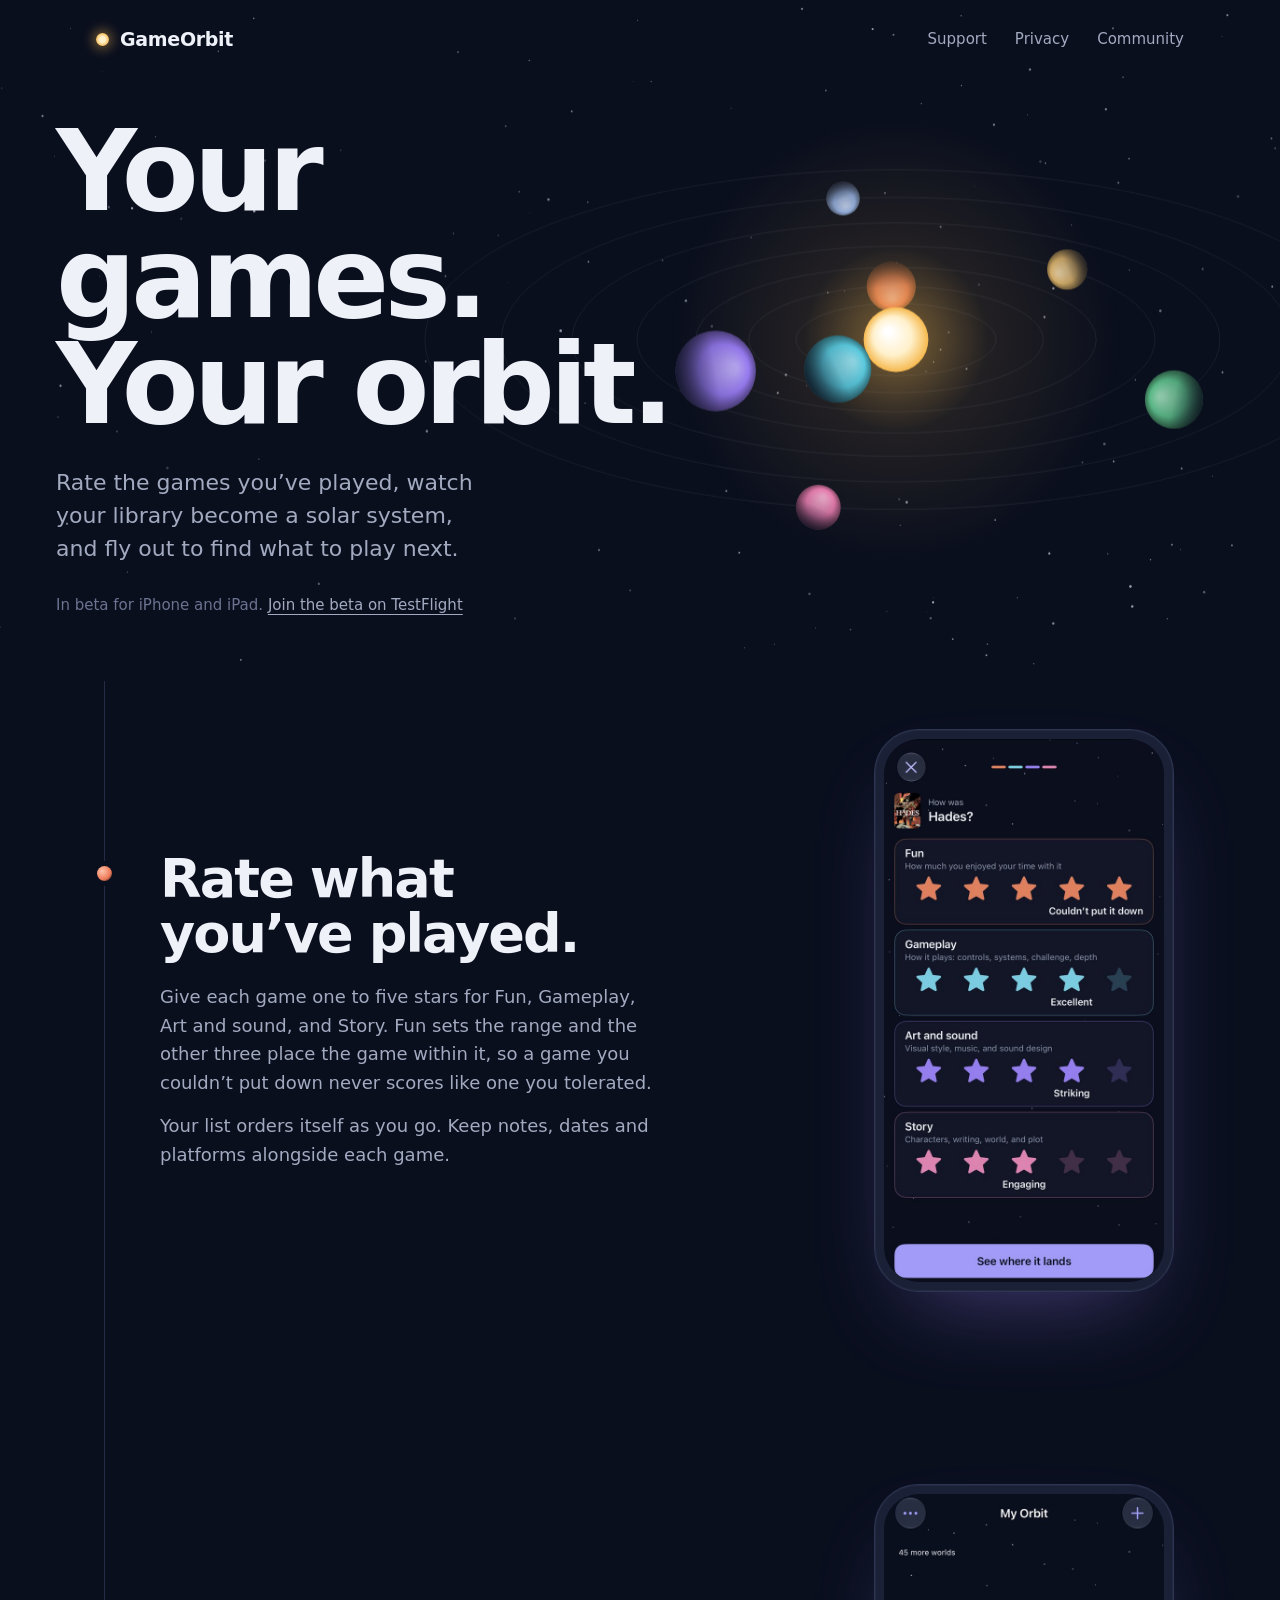
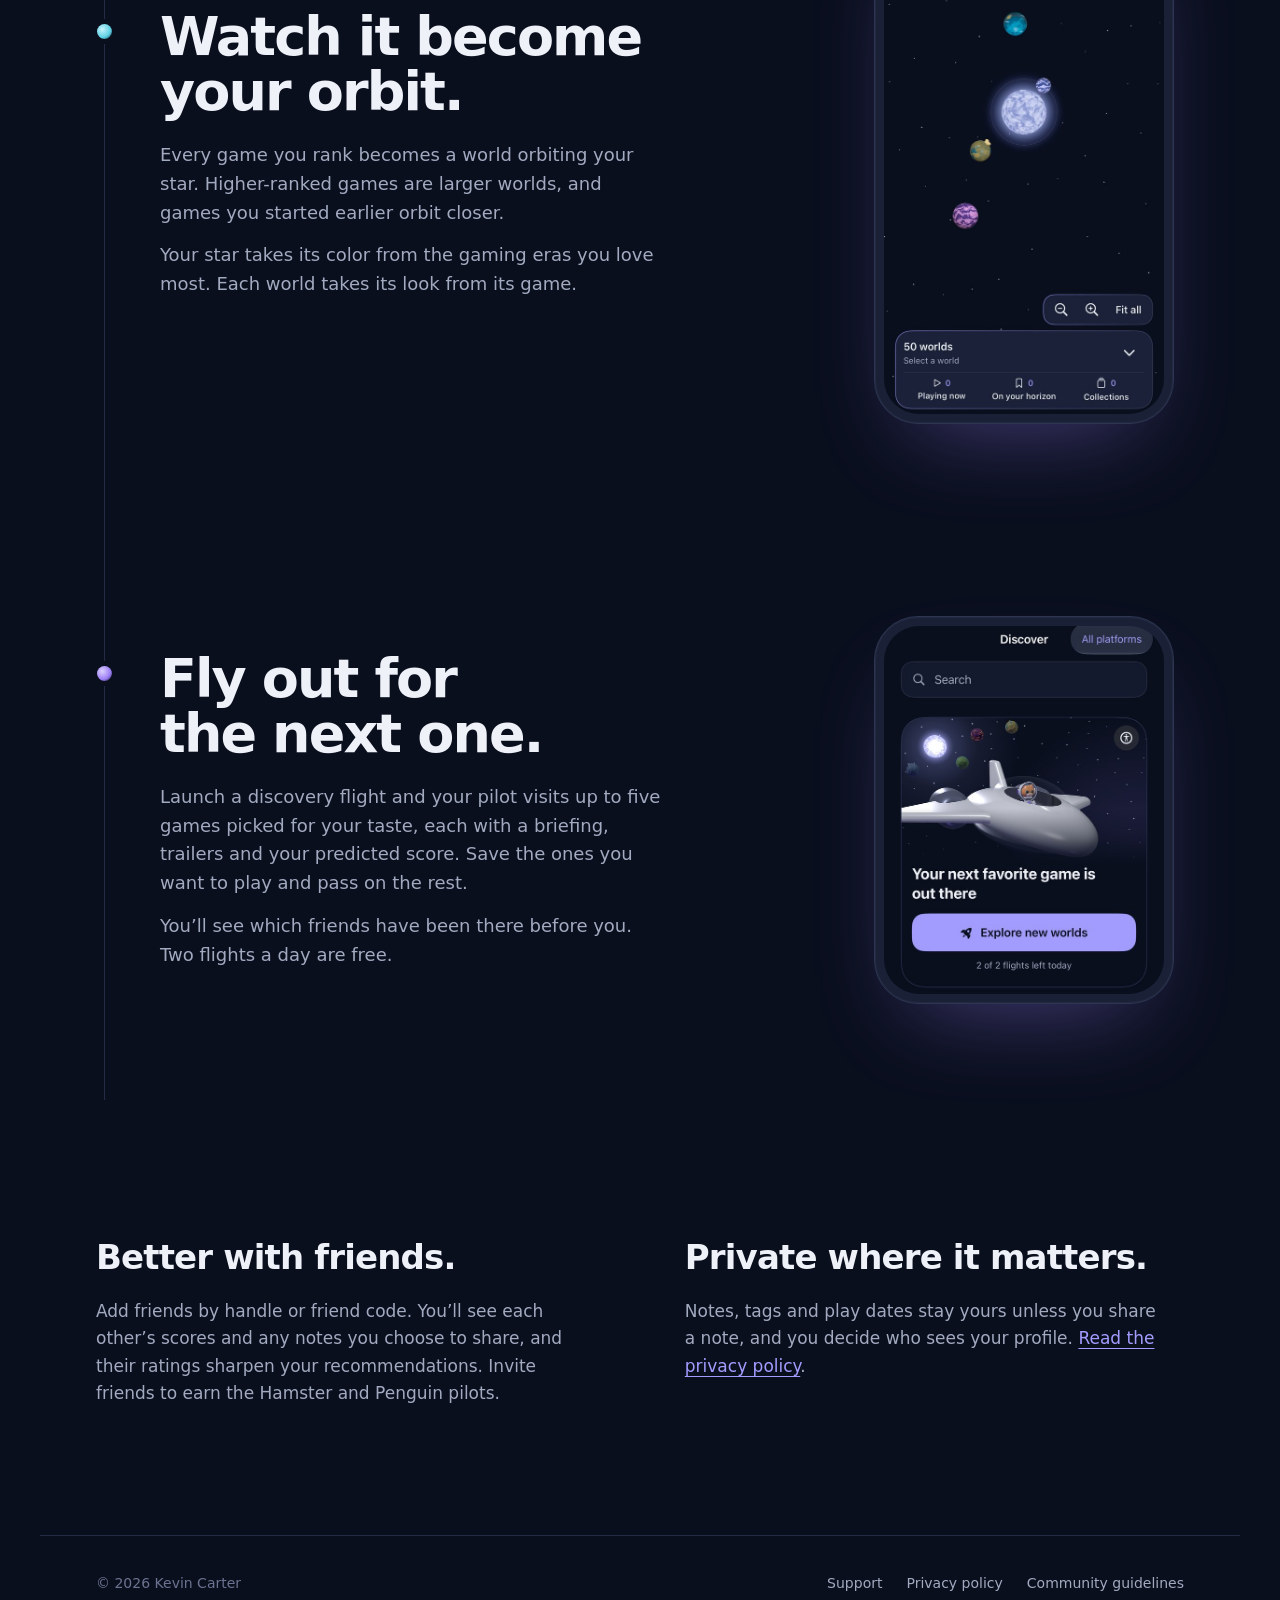
==== commit 876ebfdc: "Describe current privacy practices without future commitments Co-Authored-By: Claude Opus 5.5 <norep" ====
--- a/index.html
+++ b/index.html
@@ -65,7 +65,7 @@
 </section>
 <section aria-labelledby="private">
 <h2 id="private">Private where it matters.</h2>
-<p>Notes, tags and play dates stay yours unless you share a note, and you decide who sees your profile. No ads, no tracking, and we never sell your data. <a href="privacy.html">Read the privacy policy</a>.</p>
+<p>Notes, tags and play dates stay yours unless you share a note, and you decide who sees your profile. <a href="privacy.html">Read the privacy policy</a>.</p>
 </section>
 </div>
 </main>
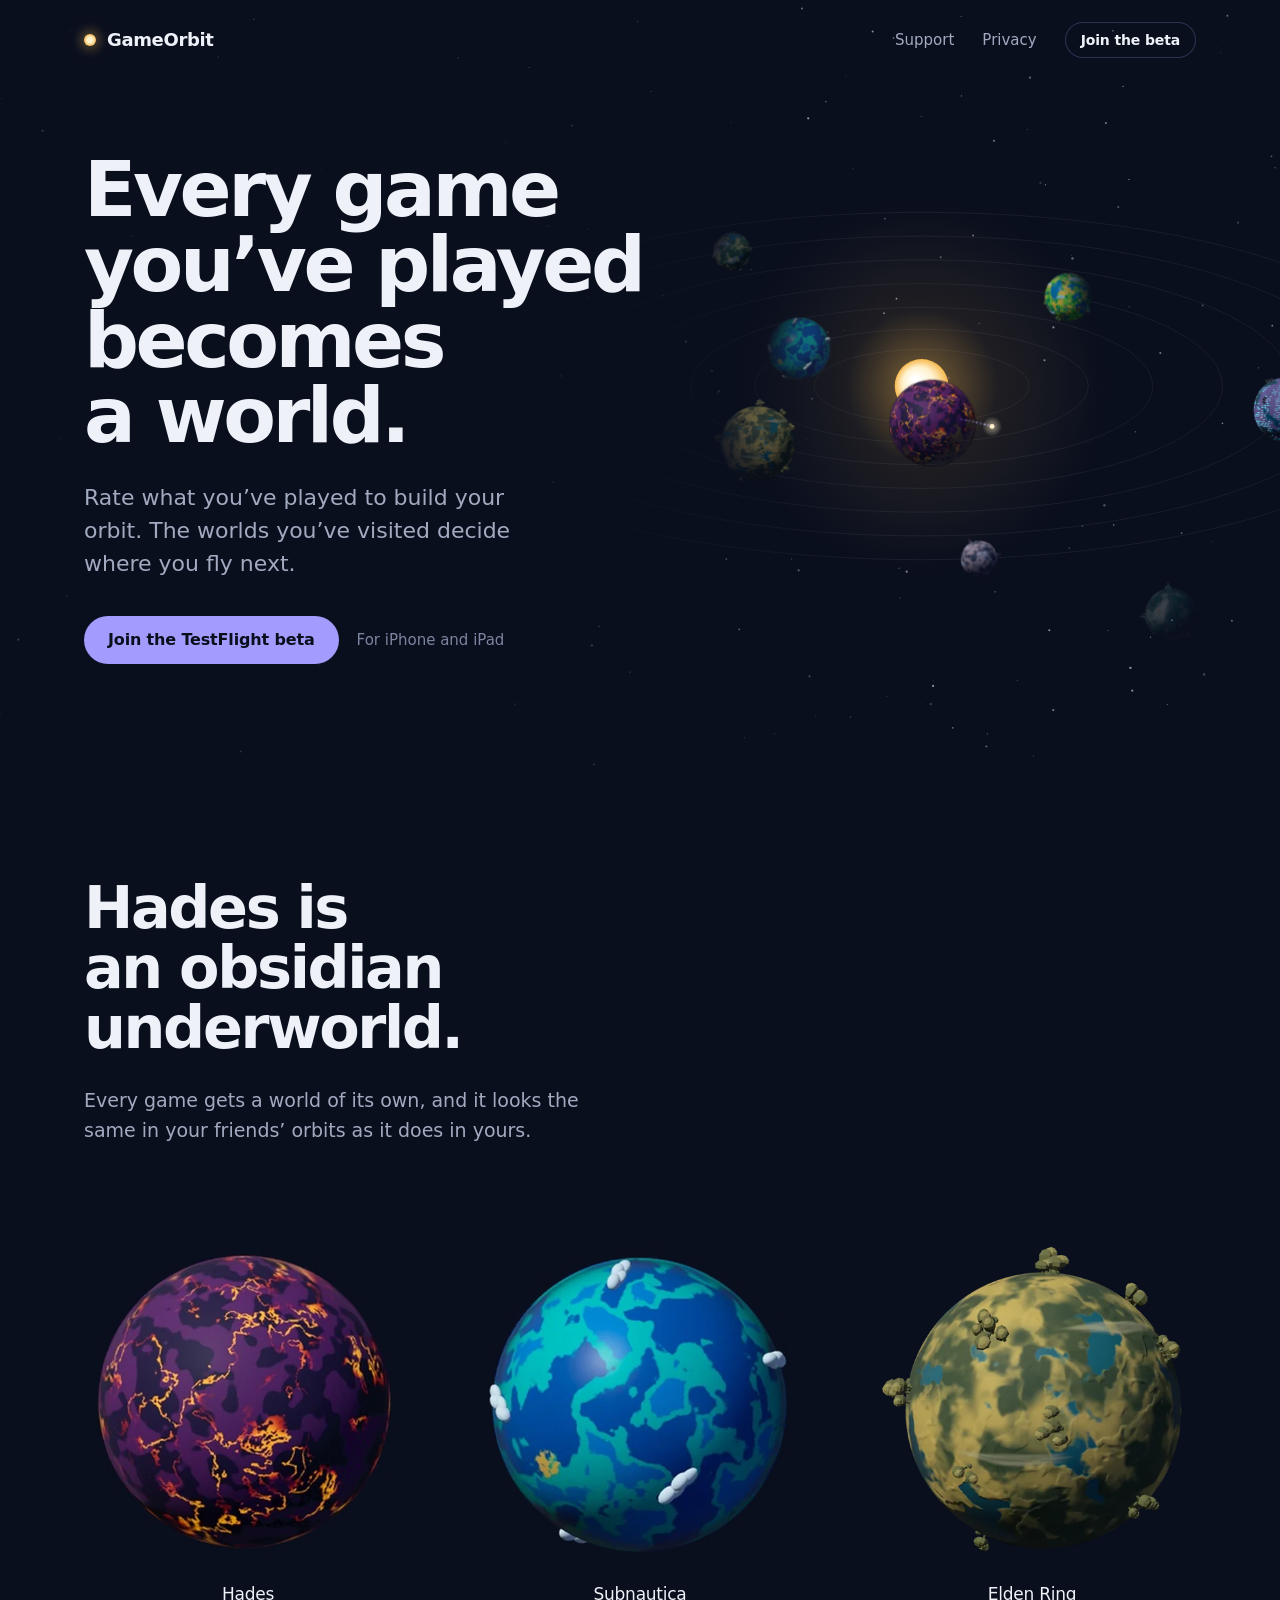
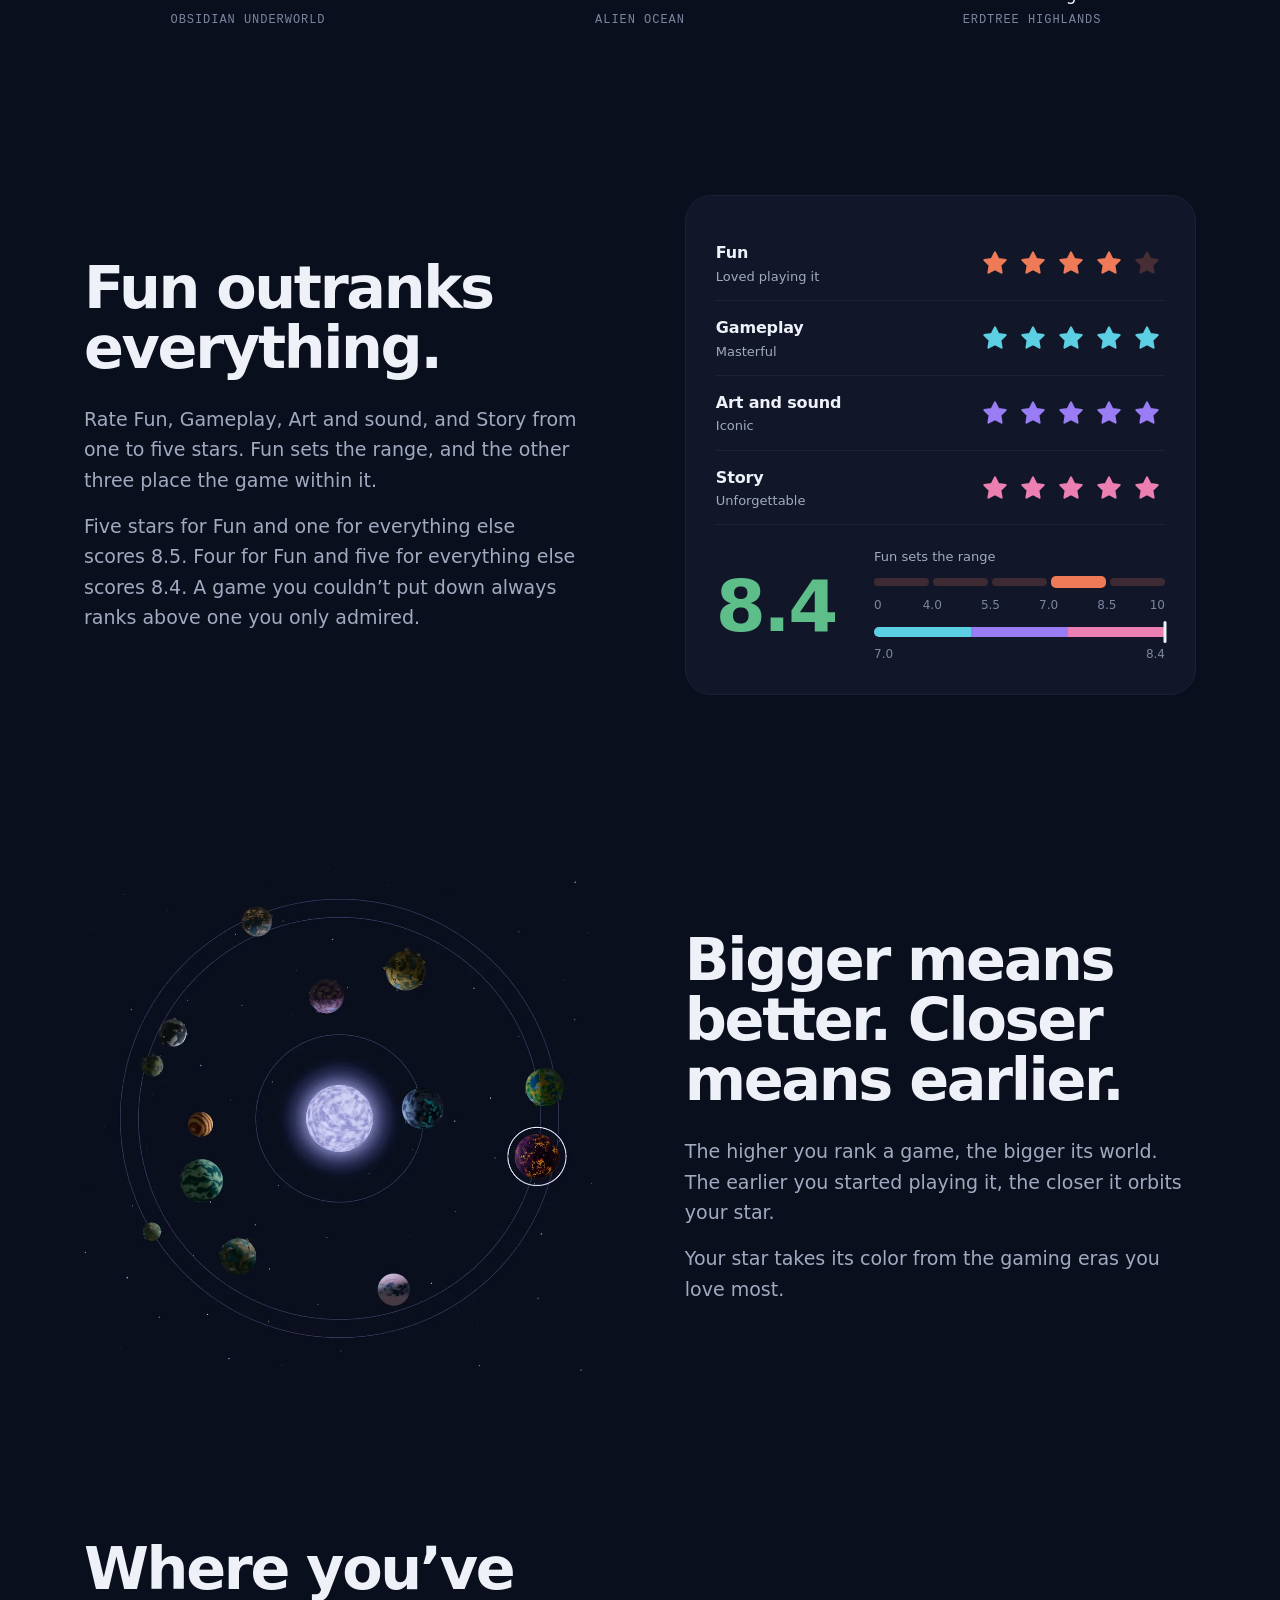
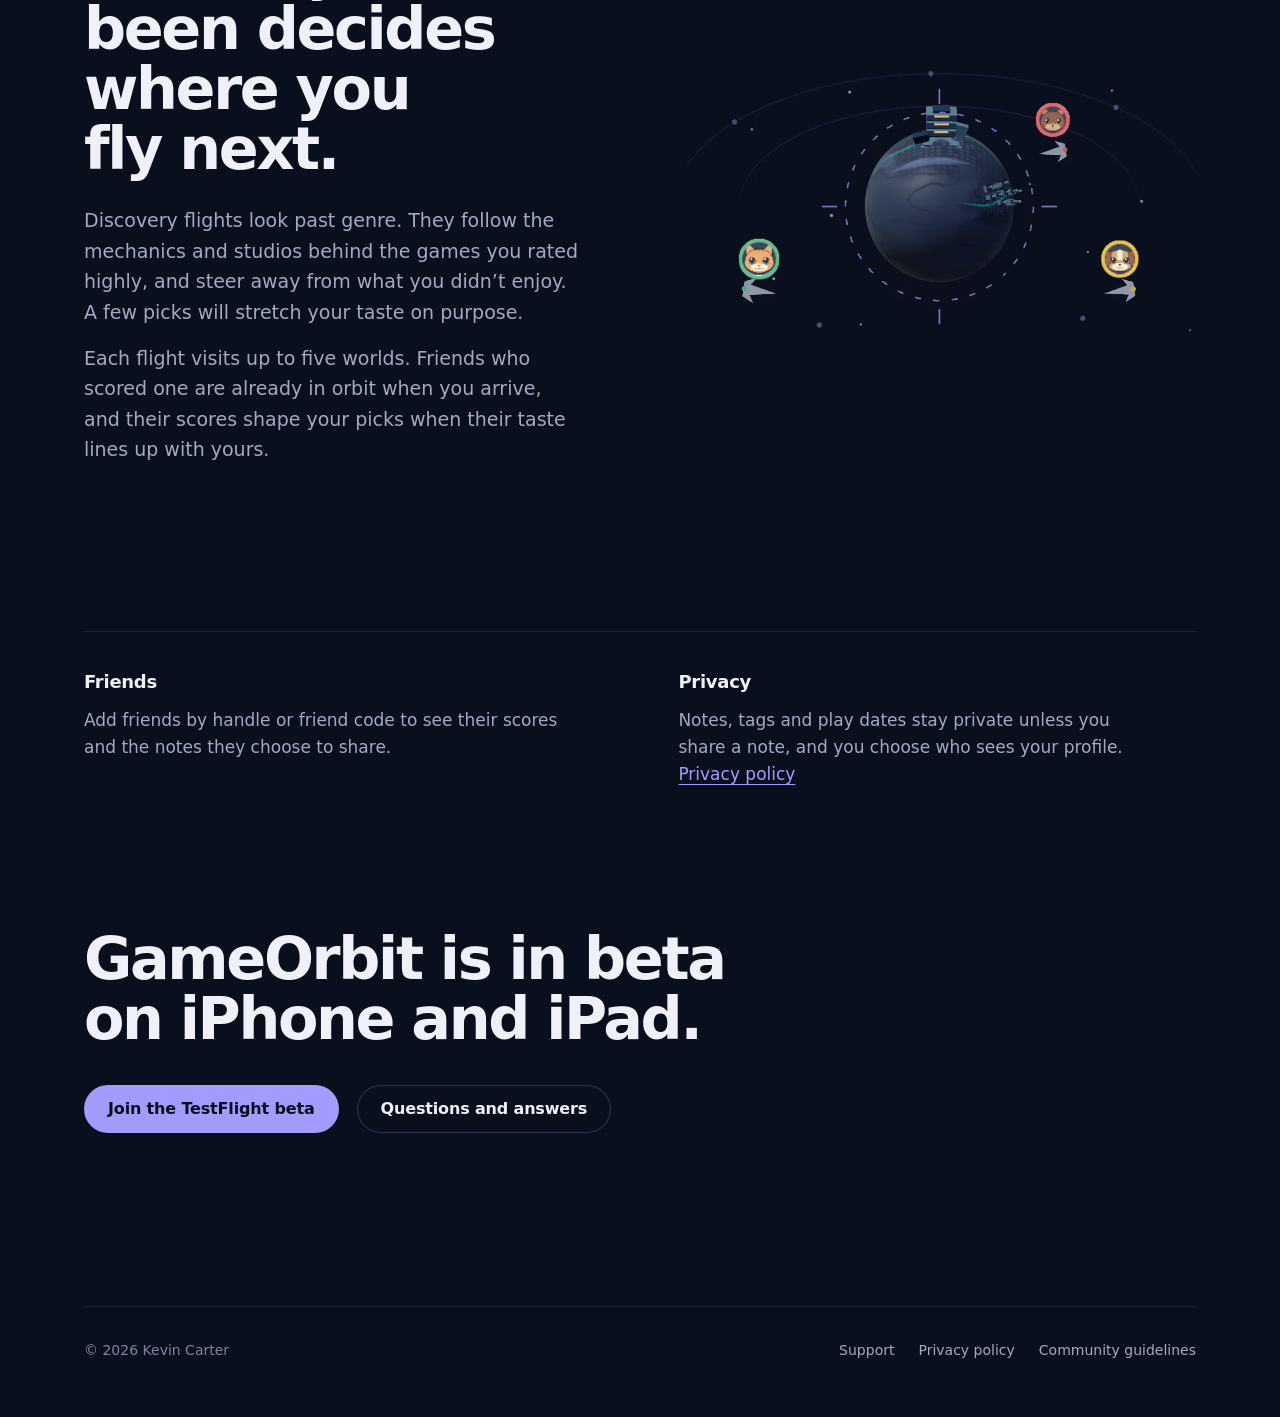
==== commit d23a861b: "Redesign the site around a tighter pitch New homepage: "Every game you've played becomes a world." T" ====
--- a/index.html
+++ b/index.html
@@ -5,67 +5,122 @@
 <meta name="viewport" content="width=device-width, initial-scale=1">
 <meta name="color-scheme" content="dark">
 <meta name="theme-color" content="#0a0f1e">
-<meta name="description" content="Rate the games you’ve played, watch your library become a solar system, and fly out to find what to play next.">
-<title>GameOrbit — Your games. Your orbit.</title>
+<meta name="description" content="Rate the games you’ve played and each one becomes a world in your orbit. The worlds you’ve visited decide where you fly next.">
+<title>GameOrbit — Every game you’ve played becomes a world</title>
 <link rel="canonical" href="https://kcarter787.github.io/GameOrbit-site/">
+<link rel="icon" href="favicon.png" type="image/png">
+<link rel="apple-touch-icon" href="apple-touch-icon.png">
 <meta property="og:type" content="website">
-<meta property="og:title" content="GameOrbit — Your games. Your orbit.">
-<meta property="og:description" content="Rate the games you’ve played, watch your library become a solar system, and fly out to find what to play next.">
+<meta property="og:site_name" content="GameOrbit">
+<meta property="og:title" content="GameOrbit — Every game you’ve played becomes a world">
+<meta property="og:description" content="Rate the games you’ve played and each one becomes a world in your orbit. The worlds you’ve visited decide where you fly next.">
 <meta property="og:url" content="https://kcarter787.github.io/GameOrbit-site/">
-<meta name="twitter:card" content="summary">
+<meta property="og:image" content="https://kcarter787.github.io/GameOrbit-site/images/og.jpg">
+<meta property="og:image:width" content="1200">
+<meta property="og:image:height" content="630">
+<meta property="og:image:alt" content="GameOrbit: a star with game worlds in orbit around it.">
+<meta name="twitter:card" content="summary_large_image">
 <link rel="stylesheet" href="styles.css">
 <script src="orbit.js" defer></script>
+<script src="rate.js" defer></script>
 </head>
 <body>
 <a class="skip" href="#main">Skip to content</a>
-<header class="bar"><a class="brand" href="index.html">GameOrbit</a><nav aria-label="Main"><a href="support.html">Support</a><a href="privacy.html">Privacy</a><a href="community.html">Community</a></nav></header>
+<header class="bar"><a class="brand" href="index.html">GameOrbit</a><nav aria-label="Main"><a href="support.html">Support</a><a class="hide-narrow" href="privacy.html">Privacy</a><a class="button small secondary" href="https://testflight.apple.com/join/PbN9ErAu">Join the beta</a></nav></header>
 <main id="main">
 <section class="hero" aria-labelledby="title">
 <canvas id="orbit" aria-hidden="true"></canvas>
 <div class="hero-copy">
-<h1 id="title">Your games. Your orbit.</h1>
-<p class="lede">Rate the games you’ve played, watch your library become a solar system, and fly out to find what to play next.</p>
-<p class="availability">In beta for iPhone and iPad. <a href="https://testflight.apple.com/join/PbN9ErAu">Join the beta on TestFlight</a></p>
+<h1 id="title">Every game you’ve played becomes a world.</h1>
+<p class="lede">Rate what you’ve played to build your orbit. The worlds you’ve visited decide where you fly next.</p>
+<div class="cta"><a class="button" href="https://testflight.apple.com/join/PbN9ErAu">Join the TestFlight beta</a><span class="meta">For iPhone and iPad</span></div>
 </div>
 </section>
 
-<div class="loop">
-<section class="step rate" aria-labelledby="rate">
-<div>
-<h2 id="rate">Rate what you’ve played.</h2>
-<p>Give each game one to five stars for Fun, Gameplay, Art and sound, and Story. Fun sets the range and the other three place the game within it, so a game you couldn’t put down never scores like one you tolerated.</p>
-<p>Your list orders itself as you go. Keep notes, dates and platforms alongside each game.</p>
-</div>
-<figure class="device"><img src="images/rate.jpg" width="600" height="1164" alt="Rating Hades: five stars for Fun, four for Gameplay, four for Art and sound, three for Story." loading="lazy"></figure>
+<section class="section" aria-labelledby="worlds-title">
+<h2 id="worlds-title">Hades is an obsidian underworld.</h2>
+<div class="body"><p>Every game gets a world of its own, and it looks the same in your friends’ orbits as it does in yours.</p></div>
+<ul class="worlds">
+<li><figure><img src="images/worlds/hades.webp" width="480" height="480" alt="The Hades world: dark violet rock veined with glowing lava." loading="lazy"><figcaption><span class="title">Hades</span><span class="label">Obsidian underworld</span></figcaption></figure></li>
+<li><figure><img src="images/worlds/subnautica.webp" width="480" height="480" alt="The Subnautica world: deep blue ocean with turquoise shallows and drifting clouds." loading="lazy"><figcaption><span class="title">Subnautica</span><span class="label">Alien ocean</span></figcaption></figure></li>
+<li><figure><img src="images/worlds/elden-ring.webp" width="480" height="480" alt="The Elden Ring world: golden land with blue lakes and clusters of trees." loading="lazy"><figcaption><span class="title">Elden Ring</span><span class="label">Erdtree highlands</span></figcaption></figure></li>
+</ul>
 </section>
 
-<section class="step orbit" aria-labelledby="orbit-title">
+<section class="section split" aria-labelledby="fun-title">
 <div>
-<h2 id="orbit-title">Watch it become your orbit.</h2>
-<p>Every game you rank becomes a world orbiting your star. Higher-ranked games are larger worlds, and games you started earlier orbit closer.</p>
-<p>Your star takes its color from the gaming eras you love most. Each world takes its look from its game.</p>
+<h2 id="fun-title">Fun outranks everything.</h2>
+<div class="body">
+<p>Rate Fun, Gameplay, Art and sound, and Story from one to five stars. Fun sets the range, and the other three place the game within it.</p>
+<p>Five stars for Fun and one for everything else scores 8.5. Four for Fun and five for everything else scores 8.4. A game you couldn’t put down always ranks above one you only admired.</p>
 </div>
-<figure class="device"><img src="images/orbit.jpg" width="600" height="1115" alt="My Orbit: a glowing star with several game worlds circling it." loading="lazy"></figure>
+</div>
+<form class="rater" id="rater" aria-label="Try the rating">
+<svg width="0" height="0" aria-hidden="true" style="position:absolute"><symbol id="star" viewBox="0 0 24 24"><path d="M12 2.9l2.8 5.7 6.3.9-4.55 4.45 1.07 6.27L12 17.25l-5.62 2.97 1.07-6.27L2.9 9.5l6.3-.9z" fill="currentColor" stroke="currentColor" stroke-width="1.8" stroke-linejoin="round"/></symbol></svg>
+<div class="row fun" role="radiogroup" aria-labelledby="fun-name">
+<span class="name" id="fun-name">Fun</span>
+<div class="stars"><input type="radio" name="fun" id="fun1" value="1" aria-label="1 star"><label for="fun1"><svg><use href="#star"/></svg></label><input type="radio" name="fun" id="fun2" value="2" aria-label="2 stars"><label for="fun2"><svg><use href="#star"/></svg></label><input type="radio" name="fun" id="fun3" value="3" aria-label="3 stars"><label for="fun3"><svg><use href="#star"/></svg></label><input type="radio" name="fun" id="fun4" value="4" aria-label="4 stars" checked><label for="fun4"><svg><use href="#star"/></svg></label><input type="radio" name="fun" id="fun5" value="5" aria-label="5 stars"><label for="fun5"><svg><use href="#star"/></svg></label></div>
+<span class="level" data-level="fun">Loved playing it</span>
+</div>
+<div class="row gameplay" role="radiogroup" aria-labelledby="gameplay-name">
+<span class="name" id="gameplay-name">Gameplay</span>
+<div class="stars"><input type="radio" name="gameplay" id="gameplay1" value="1" aria-label="1 star"><label for="gameplay1"><svg><use href="#star"/></svg></label><input type="radio" name="gameplay" id="gameplay2" value="2" aria-label="2 stars"><label for="gameplay2"><svg><use href="#star"/></svg></label><input type="radio" name="gameplay" id="gameplay3" value="3" aria-label="3 stars"><label for="gameplay3"><svg><use href="#star"/></svg></label><input type="radio" name="gameplay" id="gameplay4" value="4" aria-label="4 stars"><label for="gameplay4"><svg><use href="#star"/></svg></label><input type="radio" name="gameplay" id="gameplay5" value="5" aria-label="5 stars" checked><label for="gameplay5"><svg><use href="#star"/></svg></label></div>
+<span class="level" data-level="gameplay">Masterful</span>
+</div>
+<div class="row art" role="radiogroup" aria-labelledby="art-name">
+<span class="name" id="art-name">Art and sound</span>
+<div class="stars"><input type="radio" name="art" id="art1" value="1" aria-label="1 star"><label for="art1"><svg><use href="#star"/></svg></label><input type="radio" name="art" id="art2" value="2" aria-label="2 stars"><label for="art2"><svg><use href="#star"/></svg></label><input type="radio" name="art" id="art3" value="3" aria-label="3 stars"><label for="art3"><svg><use href="#star"/></svg></label><input type="radio" name="art" id="art4" value="4" aria-label="4 stars"><label for="art4"><svg><use href="#star"/></svg></label><input type="radio" name="art" id="art5" value="5" aria-label="5 stars" checked><label for="art5"><svg><use href="#star"/></svg></label></div>
+<span class="level" data-level="art">Iconic</span>
+</div>
+<div class="row story" role="radiogroup" aria-labelledby="story-name">
+<span class="name" id="story-name">Story</span>
+<div class="stars"><input type="radio" name="story" id="story1" value="1" aria-label="1 star"><label for="story1"><svg><use href="#star"/></svg></label><input type="radio" name="story" id="story2" value="2" aria-label="2 stars"><label for="story2"><svg><use href="#star"/></svg></label><input type="radio" name="story" id="story3" value="3" aria-label="3 stars"><label for="story3"><svg><use href="#star"/></svg></label><input type="radio" name="story" id="story4" value="4" aria-label="4 stars"><label for="story4"><svg><use href="#star"/></svg></label><input type="radio" name="story" id="story5" value="5" aria-label="5 stars" checked><label for="story5"><svg><use href="#star"/></svg></label></div>
+<span class="level" data-level="story">Unforgettable</span>
+</div>
+<div class="result">
+<output class="score t4" id="score">8.4</output>
+<div class="range" aria-hidden="true">
+<div class="head"><span>Fun sets the range</span></div>
+<div class="segments"><span></span><span></span><span></span><span class="on"></span><span></span></div>
+<div class="scale"><span style="left:0">0</span><span style="left:20%">4.0</span><span style="left:40%">5.5</span><span style="left:60%">7.0</span><span style="left:80%">8.5</span><span style="left:100%">10</span></div>
+<div class="track"><i class="g" style="width:33.333%"></i><i class="a" style="width:33.333%"></i><i class="s" style="width:33.333%"></i><b style="left:100%"></b></div>
+<div class="ends"><span id="low">7.0</span><span id="high">8.4</span></div>
+</div>
+</div>
+<p class="sr" id="summary" aria-live="polite"></p>
+</form>
 </section>
 
-<section class="step discover" aria-labelledby="discover">
+<section class="section split media-first" aria-labelledby="orbit-title">
 <div>
-<h2 id="discover">Fly out for the next one.</h2>
-<p>Launch a discovery flight and your pilot visits up to five games picked for your taste, each with a briefing, trailers and your predicted score. Save the ones you want to play and pass on the rest.</p>
-<p>You’ll see which friends have been there before you. Two flights a day are free.</p>
+<h2 id="orbit-title">Bigger means better. Closer means earlier.</h2>
+<div class="body">
+<p>The higher you rank a game, the bigger its world. The earlier you started playing it, the closer it orbits your star.</p>
+<p>Your star takes its color from the gaming eras you love most.</p>
 </div>
-<figure class="device"><img src="images/discover.jpg" width="600" height="789" alt="The Discover launch card: a ship with a cat pilot leaving a violet star, with the Explore new worlds button." loading="lazy"></figure>
+</div>
+<figure class="plate orbit"><img src="images/orbit.webp" width="1000" height="1000" alt="A player’s orbit: a pale blue star circled by fifteen game worlds of different sizes, colors and distances." loading="lazy"></figure>
 </section>
+
+<section class="section split" aria-labelledby="flight-title">
+<div>
+<h2 id="flight-title">Where you’ve been decides where you fly next.</h2>
+<div class="body">
+<p>Discovery flights look past genre. They follow the mechanics and studios behind the games you rated highly, and steer away from what you didn’t enjoy. A few picks will stretch your taste on purpose.</p>
+<p>Each flight visits up to five worlds. Friends who scored one are already in orbit when you arrive, and their scores shape your picks when their taste lines up with yours.</p>
 </div>
+</div>
+<figure class="plate flight"><img src="images/flight.webp" width="910" height="480" alt="A world on a discovery flight, with three friends’ ships in orbit around it." loading="lazy"></figure>
+</section>
 
 <div class="coda">
-<section aria-labelledby="friends">
-<h2 id="friends">Better with friends.</h2>
-<p>Add friends by handle or friend code. You’ll see each other’s scores and any notes you choose to share, and their ratings sharpen your recommendations. Invite friends to earn the Hamster and Penguin pilots.</p>
-</section>
-<section aria-labelledby="private">
-<h2 id="private">Private where it matters.</h2>
-<p>Notes, tags and play dates stay yours unless you share a note, and you decide who sees your profile. <a href="privacy.html">Read the privacy policy</a>.</p>
+<div class="notes">
+<section aria-labelledby="friends"><h3 id="friends">Friends</h3><p>Add friends by handle or friend code to see their scores and the notes they choose to share.</p></section>
+<section aria-labelledby="privacy"><h3 id="privacy">Privacy</h3><p>Notes, tags and play dates stay private unless you share a note, and you choose who sees your profile. <a href="privacy.html">Privacy policy</a></p></section>
+</div>
+<section class="closing" aria-labelledby="closing-title">
+<h2 id="closing-title">GameOrbit is in beta on iPhone and iPad.</h2>
+<div class="cta"><a class="button" href="https://testflight.apple.com/join/PbN9ErAu">Join the TestFlight beta</a><a class="button secondary" href="support.html">Questions and answers</a></div>
 </section>
 </div>
 </main>
--- a/styles.css
+++ b/styles.css
@@ -1,81 +1,155 @@
-/* GameOrbit site. Brand colors from the app's asset catalog: Space, SpaceText, SpaceSecondary,
-   Surface, Accent (dark), StarCore, StarCorona and the planet palette. Dark only, like the app. */
-:root{color-scheme:dark;--space:#0a0f1e;--surface:#141a2d;--raised:#1d2540;--text:#eef1f8;--muted:#a2aac0;--faint:#6b7390;--line:#232b45;--accent:#a39cff;--star:#fff1cc;--corona:#f6b94f;--gutter:clamp(20px,5vw,56px);--measure:64ch}
+/* GameOrbit site. Colors come from the app's asset catalog: Space, RatingCard, Accent (dark),
+   StarCore, StarCorona, RatingHint, and the planet and score palettes. Dark only, like the app's
+   planetarium. Type is the system stack, which is SF Pro on Apple devices, the app's typeface. */
+:root{
+  color-scheme:dark;
+  --space:#0a0f1e;--surface:#111729;--raised:#1a2135;--line:#1c2338;--line-strong:#2a3350;
+  --text:#eef1f8;--muted:#a2aac0;--faint:#7c859f;--accent:#a39cff;--on-accent:#0a0f1e;
+  --star:#fff1cc;--corona:#f6b94f;
+  --ember:#ee7a57;--cyan:#5ccfe3;--violet:#9a7df5;--rose:#ec7fb2;
+  --score-low:#e5676b;--score-mid:#ebc24a;--score-soft:#a7d3b7;--score-high:#5dbe8a;
+  --aurora:linear-gradient(100deg,#65d4e1,#5dbe8a 52%,#a68bf5);
+  --sans:system-ui,-apple-system,BlinkMacSystemFont,"Segoe UI",Roboto,"Helvetica Neue",sans-serif;
+  --mono:ui-monospace,"SF Mono",SFMono-Regular,Menlo,Consolas,monospace;
+  --gutter:clamp(20px,5vw,64px);--wide:1240px;--measure:62ch;
+}
 *{box-sizing:border-box}
-html{background:var(--space);scroll-behavior:smooth}
+html{background:var(--space);scroll-behavior:smooth;-webkit-text-size-adjust:100%}
 @media(prefers-reduced-motion:reduce){html{scroll-behavior:auto}}
-body{margin:0;background:var(--space);color:var(--text);font:17px/1.6 system-ui,-apple-system,BlinkMacSystemFont,"Segoe UI",sans-serif;-webkit-font-smoothing:antialiased;text-rendering:optimizeLegibility}
+body{margin:0;background:var(--space);color:var(--text);font:17px/1.6 var(--sans);-webkit-font-smoothing:antialiased;text-rendering:optimizeLegibility;overflow-x:hidden}
+img{max-width:100%}
 a{color:var(--accent);text-decoration-thickness:1px;text-underline-offset:4px}
 a:hover{color:var(--text)}
 :focus-visible{outline:2px solid var(--accent);outline-offset:4px;border-radius:4px}
-h1,h2,h3{margin:0;font-weight:700;text-wrap:balance}
-p{margin:0}
+h1,h2,h3{margin:0;font-weight:600;text-wrap:balance}
+p{margin:0;text-wrap:pretty}
 .skip{position:absolute;left:-999px}.skip:focus{left:var(--gutter);top:12px;z-index:10;background:var(--raised);padding:8px 14px}
+.sr{position:absolute;width:1px;height:1px;margin:-1px;padding:0;overflow:hidden;clip:rect(0 0 0 0);white-space:nowrap;border:0}
+.label{font:500 12px/1.4 var(--mono);letter-spacing:.08em;text-transform:uppercase;color:var(--faint)}
+
+/* Buttons */
+button,.button{white-space:nowrap;flex:none;display:inline-flex;align-items:center;justify-content:center;gap:10px;min-height:48px;padding:0 24px;border:0;border-radius:999px;background:var(--accent);color:var(--on-accent);font:600 16px/1 var(--sans);letter-spacing:-.01em;text-decoration:none;cursor:pointer;transition:background-color .2s,color .2s,border-color .2s}
+button:hover,.button:hover{background:#bdb8ff;color:var(--on-accent)}
+.button.secondary{background:transparent;color:var(--text);box-shadow:inset 0 0 0 1px var(--line-strong)}
+.button.secondary:hover{box-shadow:inset 0 0 0 1px var(--accent);background:transparent;color:var(--text)}
+.button.small{min-height:36px;padding:0 16px;font-size:14px}
 
 /* Header and footer */
-.bar{position:relative;z-index:2;display:flex;align-items:center;justify-content:space-between;gap:20px;padding:24px var(--gutter);max-width:1200px;margin:auto}
-.brand{display:inline-flex;align-items:center;gap:11px;color:var(--text);text-decoration:none;font-weight:700;font-size:19px;letter-spacing:-.3px}
-.brand::before{content:"";width:13px;height:13px;border-radius:50%;background:radial-gradient(circle at 50% 50%,var(--star) 30%,var(--corona) 75%);box-shadow:0 0 12px 3px rgba(246,185,79,.45)}
-.bar nav{display:flex;gap:clamp(16px,3vw,28px);font-size:15px}
-.bar nav a{color:var(--muted);text-decoration:none}
-.bar nav a:hover,.bar nav a[aria-current=page]{color:var(--text)}
-footer{max-width:1200px;margin:auto;padding:36px var(--gutter) 56px;display:flex;flex-wrap:wrap;gap:12px 28px;justify-content:space-between;font-size:14px;color:var(--faint);border-top:1px solid var(--line)}
+.bar{position:relative;z-index:3;display:flex;align-items:center;justify-content:space-between;gap:20px;max-width:var(--wide);margin:auto;padding:22px var(--gutter)}
+.brand{display:inline-flex;align-items:center;gap:11px;color:var(--text);text-decoration:none;font-weight:600;font-size:18px;letter-spacing:-.02em}
+.brand::before{content:"";width:12px;height:12px;border-radius:50%;background:radial-gradient(circle at 50% 50%,var(--star) 30%,var(--corona) 75%);box-shadow:0 0 12px 3px rgba(246,185,79,.4)}
+.brand:hover{color:var(--text)}
+.bar nav{display:flex;align-items:center;gap:clamp(16px,2.6vw,28px);font-size:15px}
+.bar nav a:not(.button){color:var(--muted);text-decoration:none}
+.bar nav a:not(.button):hover,.bar nav a[aria-current=page]{color:var(--text)}
+footer{max-width:var(--wide);margin:auto;padding:32px var(--gutter) 56px;display:flex;flex-wrap:wrap;gap:12px 28px;justify-content:space-between;font-size:14px;color:var(--faint)}
+footer::before{content:"";flex-basis:100%;height:1px;background:var(--line);margin-bottom:20px}
 footer nav{display:flex;flex-wrap:wrap;gap:12px 24px}
 footer a{color:var(--muted);text-decoration:none}
 footer a:hover{color:var(--text)}
 
-/* Hero: the orbit is the page's one bold element */
-.hero{position:relative;min-height:min(680px,84vh);display:grid;align-items:center;margin-top:-80px;padding:120px var(--gutter) 64px;overflow:hidden}
+/* Hero: the orbit is the page's one moving element */
+.hero{position:relative;min-height:min(780px,94vh);display:grid;align-items:center;margin-top:-84px;padding:132px var(--gutter) 88px;overflow:hidden}
 .hero canvas{position:absolute;inset:0;width:100%;height:100%;display:block}
-.hero-copy{position:relative;z-index:1;max-width:1200px;width:100%;margin:auto}
-.hero h1{font-size:clamp(52px,9vw,112px);line-height:.95;letter-spacing:-.045em;max-width:9ch}
-.hero .lede{margin-top:28px;font-size:clamp(18px,2.1vw,22px);line-height:1.5;color:var(--muted);max-width:30ch}
-.hero .availability{margin-top:28px;font-size:15px;color:var(--faint)}
-.hero .availability a{color:var(--muted)}
-
-/* The loop: three steps along one trajectory */
-.loop{--inset:clamp(36px,5vw,64px);max-width:1200px;margin:auto;padding:0 var(--gutter) 40px;position:relative}
-.step{display:grid;grid-template-columns:minmax(0,1fr) minmax(260px,320px);gap:clamp(32px,7vw,110px);align-items:center;padding:clamp(56px,8vw,96px) 0 clamp(56px,8vw,96px) var(--inset);position:relative}
-.step:first-child{padding-top:clamp(24px,4vw,48px)}
-.step::before{content:"";position:absolute;left:8px;top:0;bottom:0;width:1px;background:linear-gradient(var(--line),var(--line))}
-.step h2{position:relative}
-.step h2::after{content:"";position:absolute;left:calc(1px - var(--inset));top:.28em;width:15px;height:15px;border-radius:50%;background:radial-gradient(circle at 35% 35%,var(--planet-light),var(--planet) 60%,#05070e 100%);box-shadow:0 0 0 5px var(--space)}
-.step.rate{--planet:#ee7a57;--planet-light:#ffc3ad}
-.step.orbit{--planet:#5ccfe3;--planet-light:#c4f3fb}
-.step.discover{--planet:#9a7df5;--planet-light:#dcd0ff}
-.step h2{font-size:clamp(32px,4.4vw,54px);line-height:1.02;letter-spacing:-.035em;max-width:14ch}
-.step p{margin-top:22px;color:var(--muted);max-width:44ch;font-size:18px}
-.step p+p{margin-top:14px}
-.device{margin:0;justify-self:center;width:100%;max-width:300px;padding:9px;border-radius:44px;background:#1a2036;border:1px solid #2c3552;box-shadow:0 40px 90px -40px rgba(154,125,245,.45),inset 0 0 0 1px rgba(255,255,255,.04)}
-.device img{display:block;width:100%;height:auto;border-radius:35px}
-
-/* Friends and privacy: quiet and typographic */
-.coda{max-width:1200px;margin:auto;padding:clamp(40px,7vw,96px) var(--gutter) clamp(72px,10vw,128px);display:grid;grid-template-columns:repeat(2,minmax(0,1fr));gap:clamp(40px,7vw,96px)}
-.coda h2{font-size:clamp(26px,3vw,34px);letter-spacing:-.025em}
-.coda p{margin-top:14px;color:var(--muted);max-width:44ch}
+.hero::before{content:"";position:absolute;inset:0;z-index:1;pointer-events:none;background:radial-gradient(ellipse 46% 64% at 24% 52%,rgba(10,15,30,.9) 52%,rgba(10,15,30,0) 100%)}
+.hero-copy{position:relative;z-index:2;max-width:calc(var(--wide) - 2 * var(--gutter));width:100%;margin:auto}
+.hero h1{font-size:clamp(44px,6vw,88px);line-height:.98;letter-spacing:-.045em;max-width:12ch}
+.hero .lede{margin-top:28px;font-size:clamp(18px,1.8vw,22px);line-height:1.5;color:var(--muted);max-width:34ch}
+.cta{display:flex;flex-wrap:wrap;align-items:center;gap:14px 18px;margin-top:36px}
+.cta .meta{font-size:15px;color:var(--faint)}
+
+/* Sections */
+.section{max-width:var(--wide);margin:auto;padding:clamp(96px,13vw,176px) var(--gutter) 0}
+.hero+.section{padding-top:clamp(56px,8vw,112px)}
+.section h2{font-size:clamp(34px,4.6vw,62px);line-height:1.02;letter-spacing:-.04em;max-width:15ch}
+.section .body{margin-top:26px;display:grid;gap:16px;max-width:46ch}
+.section .body p{font-size:clamp(17px,1.5vw,19px);color:var(--muted)}
+.split{display:grid;grid-template-columns:minmax(0,1fr) minmax(0,1fr);gap:clamp(48px,7vw,112px);align-items:center}
+.split.media-first>figure{order:-1}
+
+/* Worlds: a few, shown large */
+.worlds{list-style:none;margin:clamp(56px,7vw,96px) 0 0;padding:0;display:grid;grid-template-columns:repeat(3,minmax(0,1fr));gap:clamp(24px,5vw,72px)}
+.worlds figure{margin:0}
+.worlds img{display:block;width:100%;height:auto;aspect-ratio:1;transition:transform 1.2s cubic-bezier(.2,.8,.2,1)}
+.worlds li:hover img{transform:rotate(-3deg) scale(1.02)}
+.worlds figcaption{margin-top:18px;display:grid;gap:4px;text-align:center}
+.worlds .title{font-size:17px;font-weight:500;letter-spacing:-.015em;color:var(--text)}
+
+/* Rating demo, modeled on the app's rating cards and result range */
+.rater{background:var(--surface);border:1px solid var(--raised);border-radius:26px;padding:clamp(18px,2.6vw,30px)}
+.rater .row{display:grid;grid-template-columns:minmax(0,1fr) auto;align-items:center;gap:2px 16px;padding:14px 0;border-bottom:1px solid var(--line)}
+.rater .row:first-child{padding-top:0}
+.rater .name{font-weight:600;font-size:16px;letter-spacing:-.01em}
+.rater .stars{grid-row:1/3;grid-column:2;display:flex;gap:2px;justify-self:end}
+.rater .name{grid-column:1;align-self:end}
+.rater .level{grid-column:1;align-self:start;font-size:13px;line-height:1.4;color:var(--muted);min-height:1.4em}
+.stars input{position:absolute;opacity:0;width:1px;height:1px;margin:0;pointer-events:none}
+.stars label{display:block;width:36px;height:36px;padding:4px;cursor:pointer;color:var(--c);opacity:.24;transition:opacity .15s,transform .15s}
+.stars label.on{opacity:1}
+.stars label:hover{transform:scale(1.08)}
+.stars svg{display:block;width:100%;height:100%}
+.stars input:focus-visible+label{outline:2px solid var(--accent);outline-offset:0;border-radius:8px}
+.row.fun{--c:var(--ember)}.row.gameplay{--c:var(--cyan)}.row.art{--c:var(--violet)}.row.story{--c:var(--rose)}
+.result{display:grid;grid-template-columns:auto minmax(0,1fr);gap:8px 28px;align-items:center;padding-top:22px}
+.score{font:600 clamp(56px,6vw,72px)/1 var(--sans);letter-spacing:-.035em;font-variant-numeric:tabular-nums;min-width:2.6ch;color:var(--score-high)}
+.score.t1{color:var(--score-low)}.score.t2{color:var(--score-mid)}.score.t3{color:var(--score-soft)}.score.t4{color:var(--score-high)}
+.score.t5{background:var(--aurora);-webkit-background-clip:text;background-clip:text;color:transparent}
+.score.pop{animation:pop .42s cubic-bezier(.2,.8,.2,1)}
+@keyframes pop{0%{transform:scale(.9)}55%{transform:scale(1.06)}100%{transform:scale(1)}}
+.range{display:grid;gap:8px;font-size:12px;color:var(--faint)}
+.range .head{display:flex;justify-content:space-between;gap:12px;color:var(--muted);font-size:13px}
+.segments{display:grid;grid-template-columns:repeat(5,1fr);gap:4px;align-items:center}
+.segments span{height:8px;border-radius:5px;background:rgba(238,122,87,.2);transition:background-color .3s,height .3s}
+.segments span.on{background:var(--ember);height:12px}
+.scale{position:relative;height:1.4em;font-variant-numeric:tabular-nums}
+.scale span{position:absolute;top:0;transform:translateX(-50%)}
+.scale span:first-child{transform:none}.scale span:last-child{transform:translateX(-100%)}
+.track{position:relative;height:10px;border-radius:5px;background:rgba(238,122,87,.14);display:flex;overflow:visible;margin-top:6px}
+.track i{display:block;height:100%;transition:width .45s cubic-bezier(.2,.8,.2,1)}
+.track i:first-child{border-radius:5px 0 0 5px}
+.track .g{background:var(--cyan)}.track .a{background:var(--violet)}.track .s{background:var(--rose)}
+.track b{position:absolute;top:-6px;width:3px;height:22px;border-radius:2px;background:var(--text);transform:translateX(-50%);transition:left .45s cubic-bezier(.2,.8,.2,1)}
+.ends{display:flex;justify-content:space-between;font-variant-numeric:tabular-nums}
+@media(prefers-reduced-motion:reduce){.score.pop{animation:none}.track i,.track b,.segments span,.worlds img{transition:none}}
+
+/* Orbit and flight images sit directly on space; their backgrounds match it exactly */
+.plate{margin:0}
+.plate img{display:block;width:100%;height:auto}
+.plate.orbit img{max-width:620px;margin:auto}
+.plate.flight img{-webkit-mask-image:radial-gradient(ellipse 80% 86% at 50% 50%,#000 70%,transparent 100%);mask-image:radial-gradient(ellipse 80% 86% at 50% 50%,#000 70%,transparent 100%)}
+.plate figcaption{margin-top:14px;text-align:center}
+
+/* Closing */
+.coda{max-width:var(--wide);margin:auto;padding:clamp(96px,13vw,176px) var(--gutter) clamp(88px,11vw,144px)}
+.notes{display:grid;grid-template-columns:repeat(2,minmax(0,1fr));gap:clamp(28px,6vw,96px);padding:36px 0 0;border-top:1px solid var(--line)}
+.notes h3{font-size:18px;letter-spacing:-.015em}
+.notes p{margin-top:10px;color:var(--muted);max-width:46ch}
+.closing{margin-top:clamp(88px,11vw,144px)}
+.closing h2{font-size:clamp(34px,4.6vw,62px);line-height:1.02;letter-spacing:-.04em;max-width:18ch}
 
 /* Long-form pages */
-.page{max-width:1200px;margin:auto;padding:clamp(32px,6vw,72px) var(--gutter) 96px}
-.page-head h1{font-size:clamp(44px,7vw,80px);line-height:1;letter-spacing:-.04em}
-.page-head .lede{margin-top:20px;font-size:clamp(18px,2vw,21px);color:var(--muted);max-width:52ch}
+.page{max-width:var(--wide);margin:auto;padding:clamp(40px,7vw,88px) var(--gutter) 104px}
+.page-head h1{font-size:clamp(44px,6.6vw,84px);line-height:1;letter-spacing:-.045em}
+.page-head .lede{margin-top:22px;font-size:clamp(18px,1.9vw,21px);color:var(--muted);max-width:52ch}
 .page-head .meta{margin-top:18px;color:var(--faint);font-size:15px}
-.with-toc{display:grid;grid-template-columns:220px minmax(0,1fr);gap:clamp(40px,6vw,88px);margin-top:clamp(40px,6vw,72px);align-items:start}
+.with-toc{display:grid;grid-template-columns:220px minmax(0,1fr);gap:clamp(40px,6vw,96px);margin-top:clamp(48px,7vw,88px);align-items:start}
 .toc{position:sticky;top:28px;font-size:14px}
-.toc p{color:var(--faint);margin-bottom:10px}
+.toc p{margin-bottom:12px;font:500 12px/1.4 var(--mono);letter-spacing:.08em;text-transform:uppercase;color:var(--faint)}
 .toc ol{list-style:none;margin:0;padding:0;display:grid;gap:8px;border-left:1px solid var(--line)}
 .toc a{display:block;padding-left:14px;margin-left:-1px;border-left:1px solid transparent;color:var(--muted);text-decoration:none}
 .toc a:hover{color:var(--text);border-left-color:var(--accent)}
 .prose{max-width:var(--measure)}
-.prose>section+section{margin-top:56px}
-.prose h2{font-size:26px;letter-spacing:-.02em;scroll-margin-top:24px}
+.prose>section+section{margin-top:60px}
+.prose h2{font-size:26px;letter-spacing:-.025em;scroll-margin-top:24px}
 .prose h3{font-size:18px;margin:28px 0 6px;letter-spacing:-.01em}
 .prose h2+p,.prose h2+ul,.prose h2+.table-wrap{margin-top:14px}
 .prose p,.prose li{color:var(--muted)}
 .prose p+p,.prose p+ul,.prose ul+p,.prose .table-wrap+p{margin-top:14px}
 .prose ul{margin:0;padding-left:20px;display:grid;gap:8px}
 .prose strong{color:var(--text);font-weight:600}
-.summary{margin-top:clamp(36px,5vw,56px);max-width:var(--measure);padding:28px 0;border-top:1px solid var(--line);border-bottom:1px solid var(--line)}
-.summary h2{font-size:20px;letter-spacing:-.01em}
+.prose.spaced{margin-top:clamp(48px,7vw,80px)}.prose.spaced h2{margin-top:44px}.prose.spaced h2:first-child{margin-top:0}.prose.spaced h2+p{margin-top:10px}
+.summary{margin-top:clamp(40px,5vw,60px);max-width:var(--measure);padding:28px 0;border-top:1px solid var(--line);border-bottom:1px solid var(--line)}
+.summary h2{font-size:20px;letter-spacing:-.015em}
 .summary ul{margin:16px 0 0;padding:0;list-style:none;display:grid;gap:12px}
 .summary li{color:var(--text);padding-left:26px;position:relative}
 .summary li::before{content:"";position:absolute;left:2px;top:.55em;width:9px;height:9px;border-radius:50%;background:radial-gradient(circle at 35% 35%,var(--star),var(--corona))}
@@ -85,41 +159,52 @@
 .table tr:last-child th,.table tr:last-child td{border-bottom:1px solid var(--line)}
 .table th{color:var(--text);font-weight:600;width:28%}
 .table td{color:var(--muted)}
-.faq{margin-top:clamp(40px,6vw,64px);max-width:var(--measure)}
+.faq{margin-top:clamp(48px,7vw,80px);max-width:var(--measure)}
 .faq details{border-top:1px solid var(--line)}
 .faq details:last-of-type{border-bottom:1px solid var(--line)}
-.faq summary{cursor:pointer;list-style:none;display:flex;justify-content:space-between;gap:20px;padding:20px 0;font-size:18px;font-weight:600;letter-spacing:-.01em}
+.faq summary{cursor:pointer;list-style:none;display:flex;justify-content:space-between;gap:20px;padding:20px 0;font-size:18px;font-weight:500;letter-spacing:-.015em}
+.faq summary:hover{color:#fff}
 .faq summary::-webkit-details-marker{display:none}
-.faq summary::after{content:"";flex:none;width:10px;height:10px;margin-top:8px;border-right:2px solid var(--faint);border-bottom:2px solid var(--faint);transform:rotate(45deg);transition:transform .2s}
+.faq summary::after{content:"";flex:none;width:9px;height:9px;margin-top:8px;border-right:1.5px solid var(--faint);border-bottom:1.5px solid var(--faint);transform:rotate(45deg);transition:transform .2s}
 .faq details[open] summary::after{transform:rotate(-135deg);margin-top:12px}
-.faq details>div{padding:0 0 22px}
+.faq details>div{padding:0 0 24px}
 .faq details p{color:var(--muted)}
 .faq details p+p{margin-top:12px}
-.faq-group{font-size:15px;color:var(--faint);font-weight:500;margin:44px 0 6px}
+.faq-group{font:500 12px/1.4 var(--mono);letter-spacing:.08em;text-transform:uppercase;color:var(--faint);margin:52px 0 10px}
 .faq-group:first-child{margin-top:0}
-.contact{margin-top:56px;max-width:var(--measure)}
-.contact h2{font-size:26px;letter-spacing:-.02em}
+.contact{margin-top:72px;max-width:var(--measure)}
+.contact h2{font-size:26px;letter-spacing:-.025em}
 .contact p{margin-top:12px;color:var(--muted)}
-.contact .email{display:inline-block;margin-top:16px;font-size:clamp(20px,2.6vw,26px);font-weight:600;color:var(--text);text-decoration:none;border-bottom:1px solid var(--accent)}
+.contact .email{display:inline-block;margin-top:18px;font-size:clamp(20px,2.6vw,26px);font-weight:600;letter-spacing:-.02em;color:var(--text);text-decoration:none;border-bottom:1px solid var(--accent)}
 
 /* Invite */
 .invite{max-width:640px}
-.code{display:block;margin:10px 0 20px;font:700 clamp(40px,9vw,56px)/1 ui-monospace,SFMono-Regular,Menlo,monospace;letter-spacing:.18em;color:var(--star)}
+.invite h2{font-size:22px;margin-top:40px;letter-spacing:-.02em}
+.invite .prose{margin-top:18px}.invite .prose p+p{margin-top:12px}.invite .meta{margin-top:28px}
+.code{display:block;margin:10px 0 20px;font:700 clamp(40px,9vw,56px)/1 var(--mono);letter-spacing:.18em;color:var(--star)}
 .actions{display:flex;flex-wrap:wrap;gap:12px;margin-bottom:10px}
-button,.button{display:inline-flex;align-items:center;min-height:48px;font:600 16px/1 system-ui,-apple-system,sans-serif;padding:0 22px;border-radius:14px;border:0;background:var(--accent);color:var(--space);text-decoration:none;cursor:pointer}
-.button.secondary{background:transparent;color:var(--text);border:1px solid #39426a}
-.button.secondary:hover{border-color:var(--accent)}
 #copied{min-height:1.6em;color:var(--muted);font-size:15px}
 
-@media(max-width:820px){
-  .bar{flex-wrap:wrap}
-  .hero{min-height:0;padding-top:340px;margin-top:-72px}
-  .hero canvas{height:420px;bottom:auto}
-  .step{grid-template-columns:1fr;gap:36px;padding-left:36px}
-  .device{justify-self:start;max-width:280px}
-  .coda{grid-template-columns:1fr}
+@media(max-width:900px){
+  .split{grid-template-columns:1fr}
+  .split.media-first>figure{order:0}
+  .notes{grid-template-columns:1fr}
   .with-toc{grid-template-columns:1fr}
   .toc{position:static}
   .table th{width:36%}
 }
-.prose.spaced{margin-top:clamp(40px,6vw,64px)}.prose.spaced h2{margin-top:40px}.prose.spaced h2:first-child{margin-top:0}.prose.spaced h2+p{margin-top:10px}.invite h2{font-size:22px;margin-top:40px}.invite .prose{margin-top:18px}.invite .prose p+p{margin-top:12px}.invite .meta{margin-top:28px}
+@media(max-width:820px){
+  .hero{min-height:0;align-items:start;padding-top:392px;margin-top:-80px}
+  .hero canvas{height:460px;bottom:auto}
+  .hero::before{display:none}
+}
+@media(max-width:560px){
+  .bar{padding-top:18px;padding-bottom:18px}
+  .bar nav a.hide-narrow{display:none}
+  .stars label{width:33px;height:33px}
+  .bar nav{gap:16px}
+  .result{grid-template-columns:1fr}
+  .worlds{grid-template-columns:1fr;gap:20px}
+  .worlds figure{display:grid;grid-template-columns:112px 1fr;align-items:center;gap:20px}
+  .worlds figcaption{margin:0;text-align:left}
+}
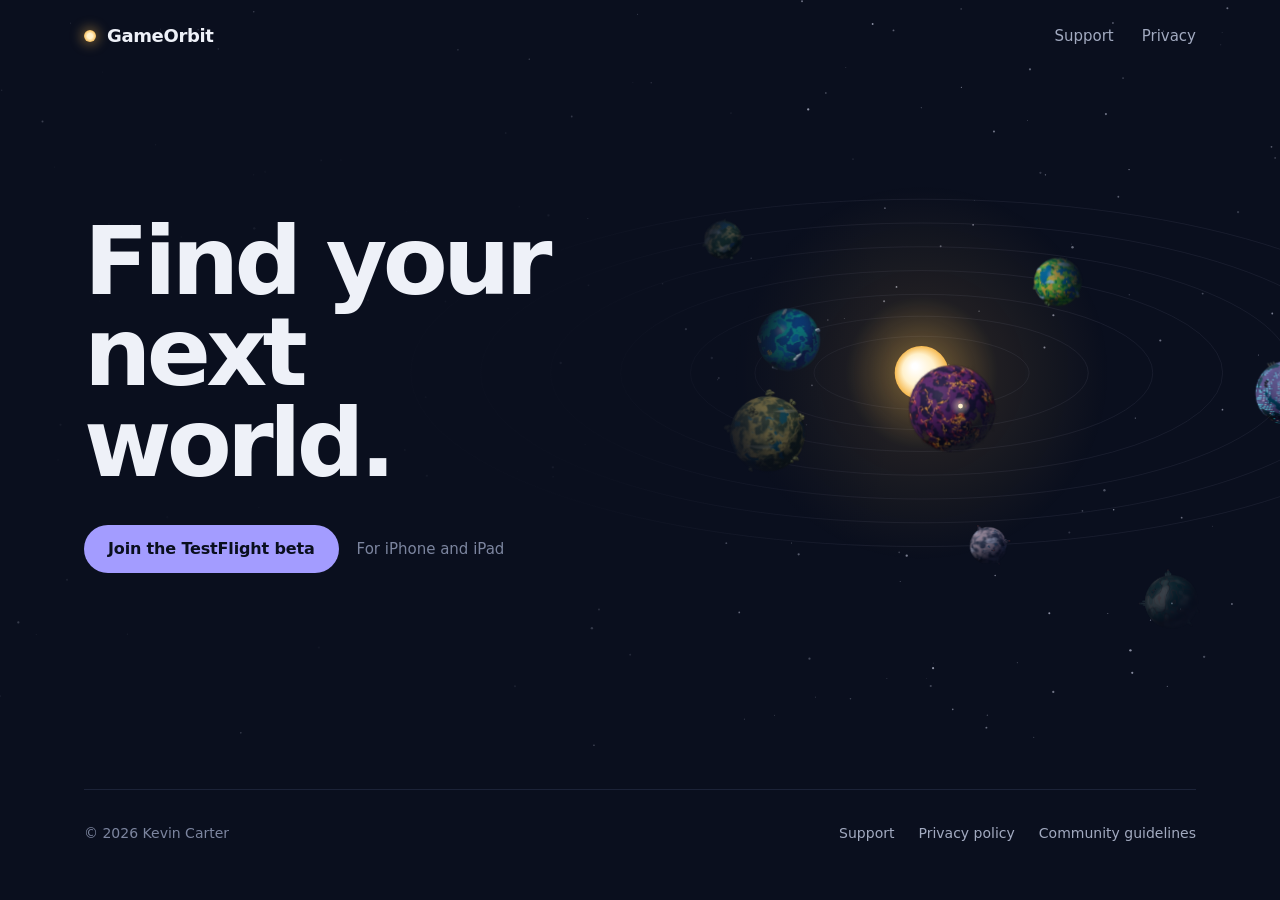
==== commit 7e60d110: "Make the homepage a single hero: "Find your next world." Kevin chose a standalone hero with one line" ====
--- a/index.html
+++ b/index.html
@@ -5,15 +5,15 @@
 <meta name="viewport" content="width=device-width, initial-scale=1">
 <meta name="color-scheme" content="dark">
 <meta name="theme-color" content="#0a0f1e">
-<meta name="description" content="Rate the games you’ve played and each one becomes a world in your orbit. The worlds you’ve visited decide where you fly next.">
-<title>GameOrbit — Every game you’ve played becomes a world</title>
+<meta name="description" content="Find your next world. GameOrbit is in beta on iPhone and iPad.">
+<title>GameOrbit — Find your next world</title>
 <link rel="canonical" href="https://kcarter787.github.io/GameOrbit-site/">
 <link rel="icon" href="favicon.png" type="image/png">
 <link rel="apple-touch-icon" href="apple-touch-icon.png">
 <meta property="og:type" content="website">
 <meta property="og:site_name" content="GameOrbit">
-<meta property="og:title" content="GameOrbit — Every game you’ve played becomes a world">
-<meta property="og:description" content="Rate the games you’ve played and each one becomes a world in your orbit. The worlds you’ve visited decide where you fly next.">
+<meta property="og:title" content="GameOrbit — Find your next world">
+<meta property="og:description" content="GameOrbit is in beta on iPhone and iPad.">
 <meta property="og:url" content="https://kcarter787.github.io/GameOrbit-site/">
 <meta property="og:image" content="https://kcarter787.github.io/GameOrbit-site/images/og.jpg">
 <meta property="og:image:width" content="1200">
@@ -22,107 +22,18 @@
 <meta name="twitter:card" content="summary_large_image">
 <link rel="stylesheet" href="styles.css">
 <script src="orbit.js" defer></script>
-<script src="rate.js" defer></script>
 </head>
-<body>
+<body class="home">
 <a class="skip" href="#main">Skip to content</a>
-<header class="bar"><a class="brand" href="index.html">GameOrbit</a><nav aria-label="Main"><a href="support.html">Support</a><a class="hide-narrow" href="privacy.html">Privacy</a><a class="button small secondary" href="https://testflight.apple.com/join/PbN9ErAu">Join the beta</a></nav></header>
+<header class="bar"><a class="brand" href="index.html">GameOrbit</a><nav aria-label="Main"><a href="support.html">Support</a><a href="privacy.html">Privacy</a></nav></header>
 <main id="main">
 <section class="hero" aria-labelledby="title">
 <canvas id="orbit" aria-hidden="true"></canvas>
 <div class="hero-copy">
-<h1 id="title">Every game you’ve played becomes a world.</h1>
-<p class="lede">Rate what you’ve played to build your orbit. The worlds you’ve visited decide where you fly next.</p>
+<h1 id="title">Find your next world.</h1>
 <div class="cta"><a class="button" href="https://testflight.apple.com/join/PbN9ErAu">Join the TestFlight beta</a><span class="meta">For iPhone and iPad</span></div>
 </div>
 </section>
-
-<section class="section" aria-labelledby="worlds-title">
-<h2 id="worlds-title">Hades is an obsidian underworld.</h2>
-<div class="body"><p>Every game gets a world of its own, and it looks the same in your friends’ orbits as it does in yours.</p></div>
-<ul class="worlds">
-<li><figure><img src="images/worlds/hades.webp" width="480" height="480" alt="The Hades world: dark violet rock veined with glowing lava." loading="lazy"><figcaption><span class="title">Hades</span><span class="label">Obsidian underworld</span></figcaption></figure></li>
-<li><figure><img src="images/worlds/subnautica.webp" width="480" height="480" alt="The Subnautica world: deep blue ocean with turquoise shallows and drifting clouds." loading="lazy"><figcaption><span class="title">Subnautica</span><span class="label">Alien ocean</span></figcaption></figure></li>
-<li><figure><img src="images/worlds/elden-ring.webp" width="480" height="480" alt="The Elden Ring world: golden land with blue lakes and clusters of trees." loading="lazy"><figcaption><span class="title">Elden Ring</span><span class="label">Erdtree highlands</span></figcaption></figure></li>
-</ul>
-</section>
-
-<section class="section split" aria-labelledby="fun-title">
-<div>
-<h2 id="fun-title">Fun outranks everything.</h2>
-<div class="body">
-<p>Rate Fun, Gameplay, Art and sound, and Story from one to five stars. Fun sets the range, and the other three place the game within it.</p>
-<p>Five stars for Fun and one for everything else scores 8.5. Four for Fun and five for everything else scores 8.4. A game you couldn’t put down always ranks above one you only admired.</p>
-</div>
-</div>
-<form class="rater" id="rater" aria-label="Try the rating">
-<svg width="0" height="0" aria-hidden="true" style="position:absolute"><symbol id="star" viewBox="0 0 24 24"><path d="M12 2.9l2.8 5.7 6.3.9-4.55 4.45 1.07 6.27L12 17.25l-5.62 2.97 1.07-6.27L2.9 9.5l6.3-.9z" fill="currentColor" stroke="currentColor" stroke-width="1.8" stroke-linejoin="round"/></symbol></svg>
-<div class="row fun" role="radiogroup" aria-labelledby="fun-name">
-<span class="name" id="fun-name">Fun</span>
-<div class="stars"><input type="radio" name="fun" id="fun1" value="1" aria-label="1 star"><label for="fun1"><svg><use href="#star"/></svg></label><input type="radio" name="fun" id="fun2" value="2" aria-label="2 stars"><label for="fun2"><svg><use href="#star"/></svg></label><input type="radio" name="fun" id="fun3" value="3" aria-label="3 stars"><label for="fun3"><svg><use href="#star"/></svg></label><input type="radio" name="fun" id="fun4" value="4" aria-label="4 stars" checked><label for="fun4"><svg><use href="#star"/></svg></label><input type="radio" name="fun" id="fun5" value="5" aria-label="5 stars"><label for="fun5"><svg><use href="#star"/></svg></label></div>
-<span class="level" data-level="fun">Loved playing it</span>
-</div>
-<div class="row gameplay" role="radiogroup" aria-labelledby="gameplay-name">
-<span class="name" id="gameplay-name">Gameplay</span>
-<div class="stars"><input type="radio" name="gameplay" id="gameplay1" value="1" aria-label="1 star"><label for="gameplay1"><svg><use href="#star"/></svg></label><input type="radio" name="gameplay" id="gameplay2" value="2" aria-label="2 stars"><label for="gameplay2"><svg><use href="#star"/></svg></label><input type="radio" name="gameplay" id="gameplay3" value="3" aria-label="3 stars"><label for="gameplay3"><svg><use href="#star"/></svg></label><input type="radio" name="gameplay" id="gameplay4" value="4" aria-label="4 stars"><label for="gameplay4"><svg><use href="#star"/></svg></label><input type="radio" name="gameplay" id="gameplay5" value="5" aria-label="5 stars" checked><label for="gameplay5"><svg><use href="#star"/></svg></label></div>
-<span class="level" data-level="gameplay">Masterful</span>
-</div>
-<div class="row art" role="radiogroup" aria-labelledby="art-name">
-<span class="name" id="art-name">Art and sound</span>
-<div class="stars"><input type="radio" name="art" id="art1" value="1" aria-label="1 star"><label for="art1"><svg><use href="#star"/></svg></label><input type="radio" name="art" id="art2" value="2" aria-label="2 stars"><label for="art2"><svg><use href="#star"/></svg></label><input type="radio" name="art" id="art3" value="3" aria-label="3 stars"><label for="art3"><svg><use href="#star"/></svg></label><input type="radio" name="art" id="art4" value="4" aria-label="4 stars"><label for="art4"><svg><use href="#star"/></svg></label><input type="radio" name="art" id="art5" value="5" aria-label="5 stars" checked><label for="art5"><svg><use href="#star"/></svg></label></div>
-<span class="level" data-level="art">Iconic</span>
-</div>
-<div class="row story" role="radiogroup" aria-labelledby="story-name">
-<span class="name" id="story-name">Story</span>
-<div class="stars"><input type="radio" name="story" id="story1" value="1" aria-label="1 star"><label for="story1"><svg><use href="#star"/></svg></label><input type="radio" name="story" id="story2" value="2" aria-label="2 stars"><label for="story2"><svg><use href="#star"/></svg></label><input type="radio" name="story" id="story3" value="3" aria-label="3 stars"><label for="story3"><svg><use href="#star"/></svg></label><input type="radio" name="story" id="story4" value="4" aria-label="4 stars"><label for="story4"><svg><use href="#star"/></svg></label><input type="radio" name="story" id="story5" value="5" aria-label="5 stars" checked><label for="story5"><svg><use href="#star"/></svg></label></div>
-<span class="level" data-level="story">Unforgettable</span>
-</div>
-<div class="result">
-<output class="score t4" id="score">8.4</output>
-<div class="range" aria-hidden="true">
-<div class="head"><span>Fun sets the range</span></div>
-<div class="segments"><span></span><span></span><span></span><span class="on"></span><span></span></div>
-<div class="scale"><span style="left:0">0</span><span style="left:20%">4.0</span><span style="left:40%">5.5</span><span style="left:60%">7.0</span><span style="left:80%">8.5</span><span style="left:100%">10</span></div>
-<div class="track"><i class="g" style="width:33.333%"></i><i class="a" style="width:33.333%"></i><i class="s" style="width:33.333%"></i><b style="left:100%"></b></div>
-<div class="ends"><span id="low">7.0</span><span id="high">8.4</span></div>
-</div>
-</div>
-<p class="sr" id="summary" aria-live="polite"></p>
-</form>
-</section>
-
-<section class="section split media-first" aria-labelledby="orbit-title">
-<div>
-<h2 id="orbit-title">Bigger means better. Closer means earlier.</h2>
-<div class="body">
-<p>The higher you rank a game, the bigger its world. The earlier you started playing it, the closer it orbits your star.</p>
-<p>Your star takes its color from the gaming eras you love most.</p>
-</div>
-</div>
-<figure class="plate orbit"><img src="images/orbit.webp" width="1000" height="1000" alt="A player’s orbit: a pale blue star circled by fifteen game worlds of different sizes, colors and distances." loading="lazy"></figure>
-</section>
-
-<section class="section split" aria-labelledby="flight-title">
-<div>
-<h2 id="flight-title">Where you’ve been decides where you fly next.</h2>
-<div class="body">
-<p>Discovery flights look past genre. They follow the mechanics and studios behind the games you rated highly, and steer away from what you didn’t enjoy. A few picks will stretch your taste on purpose.</p>
-<p>Each flight visits up to five worlds. Friends who scored one are already in orbit when you arrive, and their scores shape your picks when their taste lines up with yours.</p>
-</div>
-</div>
-<figure class="plate flight"><img src="images/flight.webp" width="910" height="480" alt="A world on a discovery flight, with three friends’ ships in orbit around it." loading="lazy"></figure>
-</section>
-
-<div class="coda">
-<div class="notes">
-<section aria-labelledby="friends"><h3 id="friends">Friends</h3><p>Add friends by handle or friend code to see their scores and the notes they choose to share.</p></section>
-<section aria-labelledby="privacy"><h3 id="privacy">Privacy</h3><p>Notes, tags and play dates stay private unless you share a note, and you choose who sees your profile. <a href="privacy.html">Privacy policy</a></p></section>
-</div>
-<section class="closing" aria-labelledby="closing-title">
-<h2 id="closing-title">GameOrbit is in beta on iPhone and iPad.</h2>
-<div class="cta"><a class="button" href="https://testflight.apple.com/join/PbN9ErAu">Join the TestFlight beta</a><a class="button secondary" href="support.html">Questions and answers</a></div>
-</section>
-</div>
 </main>
 <footer><span>© 2026 Kevin Carter</span><nav aria-label="Footer"><a href="support.html">Support</a><a href="privacy.html">Privacy policy</a><a href="community.html">Community guidelines</a></nav></footer>
 </body>
--- a/styles.css
+++ b/styles.css
@@ -1,14 +1,11 @@
 /* GameOrbit site. Colors come from the app's asset catalog: Space, RatingCard, Accent (dark),
-   StarCore, StarCorona, RatingHint, and the planet and score palettes. Dark only, like the app's
+   StarCore, StarCorona and RatingHint. Dark only, like the app's
    planetarium. Type is the system stack, which is SF Pro on Apple devices, the app's typeface. */
 :root{
   color-scheme:dark;
   --space:#0a0f1e;--surface:#111729;--raised:#1a2135;--line:#1c2338;--line-strong:#2a3350;
   --text:#eef1f8;--muted:#a2aac0;--faint:#7c859f;--accent:#a39cff;--on-accent:#0a0f1e;
   --star:#fff1cc;--corona:#f6b94f;
-  --ember:#ee7a57;--cyan:#5ccfe3;--violet:#9a7df5;--rose:#ec7fb2;
-  --score-low:#e5676b;--score-mid:#ebc24a;--score-soft:#a7d3b7;--score-high:#5dbe8a;
-  --aurora:linear-gradient(100deg,#65d4e1,#5dbe8a 52%,#a68bf5);
   --sans:system-ui,-apple-system,BlinkMacSystemFont,"Segoe UI",Roboto,"Helvetica Neue",sans-serif;
   --mono:ui-monospace,"SF Mono",SFMono-Regular,Menlo,Consolas,monospace;
   --gutter:clamp(20px,5vw,64px);--wide:1240px;--measure:62ch;
@@ -53,79 +50,15 @@
 .hero canvas{position:absolute;inset:0;width:100%;height:100%;display:block}
 .hero::before{content:"";position:absolute;inset:0;z-index:1;pointer-events:none;background:radial-gradient(ellipse 46% 64% at 24% 52%,rgba(10,15,30,.9) 52%,rgba(10,15,30,0) 100%)}
 .hero-copy{position:relative;z-index:2;max-width:calc(var(--wide) - 2 * var(--gutter));width:100%;margin:auto}
-.hero h1{font-size:clamp(44px,6vw,88px);line-height:.98;letter-spacing:-.045em;max-width:12ch}
-.hero .lede{margin-top:28px;font-size:clamp(18px,1.8vw,22px);line-height:1.5;color:var(--muted);max-width:34ch}
+.hero h1{font-size:clamp(52px,7.4vw,112px);line-height:.96;letter-spacing:-.05em;max-width:8ch}
 .cta{display:flex;flex-wrap:wrap;align-items:center;gap:14px 18px;margin-top:36px}
 .cta .meta{font-size:15px;color:var(--faint)}
 
-/* Sections */
-.section{max-width:var(--wide);margin:auto;padding:clamp(96px,13vw,176px) var(--gutter) 0}
-.hero+.section{padding-top:clamp(56px,8vw,112px)}
-.section h2{font-size:clamp(34px,4.6vw,62px);line-height:1.02;letter-spacing:-.04em;max-width:15ch}
-.section .body{margin-top:26px;display:grid;gap:16px;max-width:46ch}
-.section .body p{font-size:clamp(17px,1.5vw,19px);color:var(--muted)}
-.split{display:grid;grid-template-columns:minmax(0,1fr) minmax(0,1fr);gap:clamp(48px,7vw,112px);align-items:center}
-.split.media-first>figure{order:-1}
-
-/* Worlds: a few, shown large */
-.worlds{list-style:none;margin:clamp(56px,7vw,96px) 0 0;padding:0;display:grid;grid-template-columns:repeat(3,minmax(0,1fr));gap:clamp(24px,5vw,72px)}
-.worlds figure{margin:0}
-.worlds img{display:block;width:100%;height:auto;aspect-ratio:1;transition:transform 1.2s cubic-bezier(.2,.8,.2,1)}
-.worlds li:hover img{transform:rotate(-3deg) scale(1.02)}
-.worlds figcaption{margin-top:18px;display:grid;gap:4px;text-align:center}
-.worlds .title{font-size:17px;font-weight:500;letter-spacing:-.015em;color:var(--text)}
-
-/* Rating demo, modeled on the app's rating cards and result range */
-.rater{background:var(--surface);border:1px solid var(--raised);border-radius:26px;padding:clamp(18px,2.6vw,30px)}
-.rater .row{display:grid;grid-template-columns:minmax(0,1fr) auto;align-items:center;gap:2px 16px;padding:14px 0;border-bottom:1px solid var(--line)}
-.rater .row:first-child{padding-top:0}
-.rater .name{font-weight:600;font-size:16px;letter-spacing:-.01em}
-.rater .stars{grid-row:1/3;grid-column:2;display:flex;gap:2px;justify-self:end}
-.rater .name{grid-column:1;align-self:end}
-.rater .level{grid-column:1;align-self:start;font-size:13px;line-height:1.4;color:var(--muted);min-height:1.4em}
-.stars input{position:absolute;opacity:0;width:1px;height:1px;margin:0;pointer-events:none}
-.stars label{display:block;width:36px;height:36px;padding:4px;cursor:pointer;color:var(--c);opacity:.24;transition:opacity .15s,transform .15s}
-.stars label.on{opacity:1}
-.stars label:hover{transform:scale(1.08)}
-.stars svg{display:block;width:100%;height:100%}
-.stars input:focus-visible+label{outline:2px solid var(--accent);outline-offset:0;border-radius:8px}
-.row.fun{--c:var(--ember)}.row.gameplay{--c:var(--cyan)}.row.art{--c:var(--violet)}.row.story{--c:var(--rose)}
-.result{display:grid;grid-template-columns:auto minmax(0,1fr);gap:8px 28px;align-items:center;padding-top:22px}
-.score{font:600 clamp(56px,6vw,72px)/1 var(--sans);letter-spacing:-.035em;font-variant-numeric:tabular-nums;min-width:2.6ch;color:var(--score-high)}
-.score.t1{color:var(--score-low)}.score.t2{color:var(--score-mid)}.score.t3{color:var(--score-soft)}.score.t4{color:var(--score-high)}
-.score.t5{background:var(--aurora);-webkit-background-clip:text;background-clip:text;color:transparent}
-.score.pop{animation:pop .42s cubic-bezier(.2,.8,.2,1)}
-@keyframes pop{0%{transform:scale(.9)}55%{transform:scale(1.06)}100%{transform:scale(1)}}
-.range{display:grid;gap:8px;font-size:12px;color:var(--faint)}
-.range .head{display:flex;justify-content:space-between;gap:12px;color:var(--muted);font-size:13px}
-.segments{display:grid;grid-template-columns:repeat(5,1fr);gap:4px;align-items:center}
-.segments span{height:8px;border-radius:5px;background:rgba(238,122,87,.2);transition:background-color .3s,height .3s}
-.segments span.on{background:var(--ember);height:12px}
-.scale{position:relative;height:1.4em;font-variant-numeric:tabular-nums}
-.scale span{position:absolute;top:0;transform:translateX(-50%)}
-.scale span:first-child{transform:none}.scale span:last-child{transform:translateX(-100%)}
-.track{position:relative;height:10px;border-radius:5px;background:rgba(238,122,87,.14);display:flex;overflow:visible;margin-top:6px}
-.track i{display:block;height:100%;transition:width .45s cubic-bezier(.2,.8,.2,1)}
-.track i:first-child{border-radius:5px 0 0 5px}
-.track .g{background:var(--cyan)}.track .a{background:var(--violet)}.track .s{background:var(--rose)}
-.track b{position:absolute;top:-6px;width:3px;height:22px;border-radius:2px;background:var(--text);transform:translateX(-50%);transition:left .45s cubic-bezier(.2,.8,.2,1)}
-.ends{display:flex;justify-content:space-between;font-variant-numeric:tabular-nums}
-@media(prefers-reduced-motion:reduce){.score.pop{animation:none}.track i,.track b,.segments span,.worlds img{transition:none}}
-
-/* Orbit and flight images sit directly on space; their backgrounds match it exactly */
-.plate{margin:0}
-.plate img{display:block;width:100%;height:auto}
-.plate.orbit img{max-width:620px;margin:auto}
-.plate.flight img{-webkit-mask-image:radial-gradient(ellipse 80% 86% at 50% 50%,#000 70%,transparent 100%);mask-image:radial-gradient(ellipse 80% 86% at 50% 50%,#000 70%,transparent 100%)}
-.plate figcaption{margin-top:14px;text-align:center}
-
-/* Closing */
-.coda{max-width:var(--wide);margin:auto;padding:clamp(96px,13vw,176px) var(--gutter) clamp(88px,11vw,144px)}
-.notes{display:grid;grid-template-columns:repeat(2,minmax(0,1fr));gap:clamp(28px,6vw,96px);padding:36px 0 0;border-top:1px solid var(--line)}
-.notes h3{font-size:18px;letter-spacing:-.015em}
-.notes p{margin-top:10px;color:var(--muted);max-width:46ch}
-.closing{margin-top:clamp(88px,11vw,144px)}
-.closing h2{font-size:clamp(34px,4.6vw,62px);line-height:1.02;letter-spacing:-.04em;max-width:18ch}
+/* Homepage: one screen, the hero fills what the header and footer leave */
+body.home{min-height:100vh;min-height:100svh;display:flex;flex-direction:column}
+body.home main{flex:1;display:flex}
+body.home .hero{flex:1;min-height:560px}
+body.home>.bar,body.home>footer{width:100%}
 
 /* Long-form pages */
 .page{max-width:var(--wide);margin:auto;padding:clamp(40px,7vw,88px) var(--gutter) 104px}
@@ -186,25 +119,18 @@
 #copied{min-height:1.6em;color:var(--muted);font-size:15px}
 
 @media(max-width:900px){
-  .split{grid-template-columns:1fr}
-  .split.media-first>figure{order:0}
-  .notes{grid-template-columns:1fr}
   .with-toc{grid-template-columns:1fr}
   .toc{position:static}
   .table th{width:36%}
 }
 @media(max-width:820px){
   .hero{min-height:0;align-items:start;padding-top:392px;margin-top:-80px}
+  body.home .hero{min-height:0;padding-bottom:56px}
   .hero canvas{height:460px;bottom:auto}
   .hero::before{display:none}
 }
 @media(max-width:560px){
   .bar{padding-top:18px;padding-bottom:18px}
   .bar nav a.hide-narrow{display:none}
-  .stars label{width:33px;height:33px}
   .bar nav{gap:16px}
-  .result{grid-template-columns:1fr}
-  .worlds{grid-template-columns:1fr;gap:20px}
-  .worlds figure{display:grid;grid-template-columns:112px 1fr;align-items:center;gap:20px}
-  .worlds figcaption{margin:0;text-align:left}
 }
